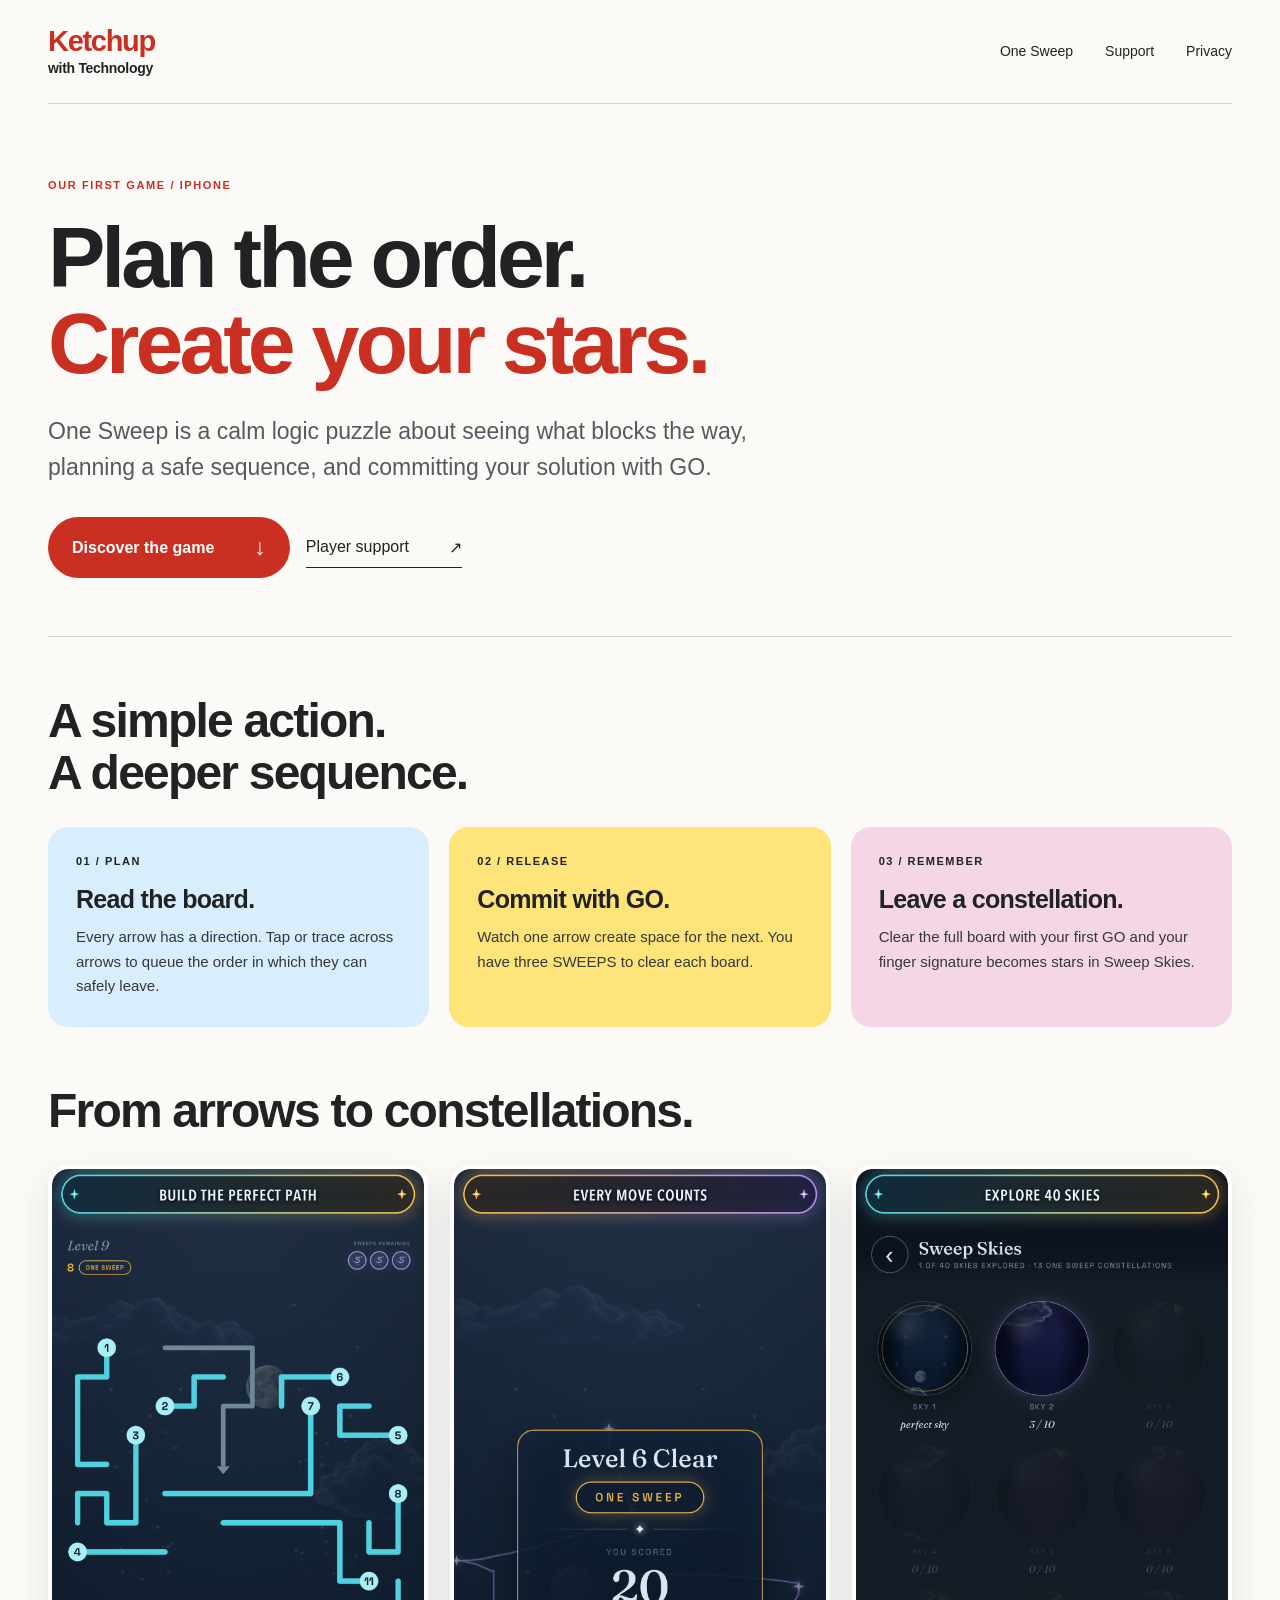
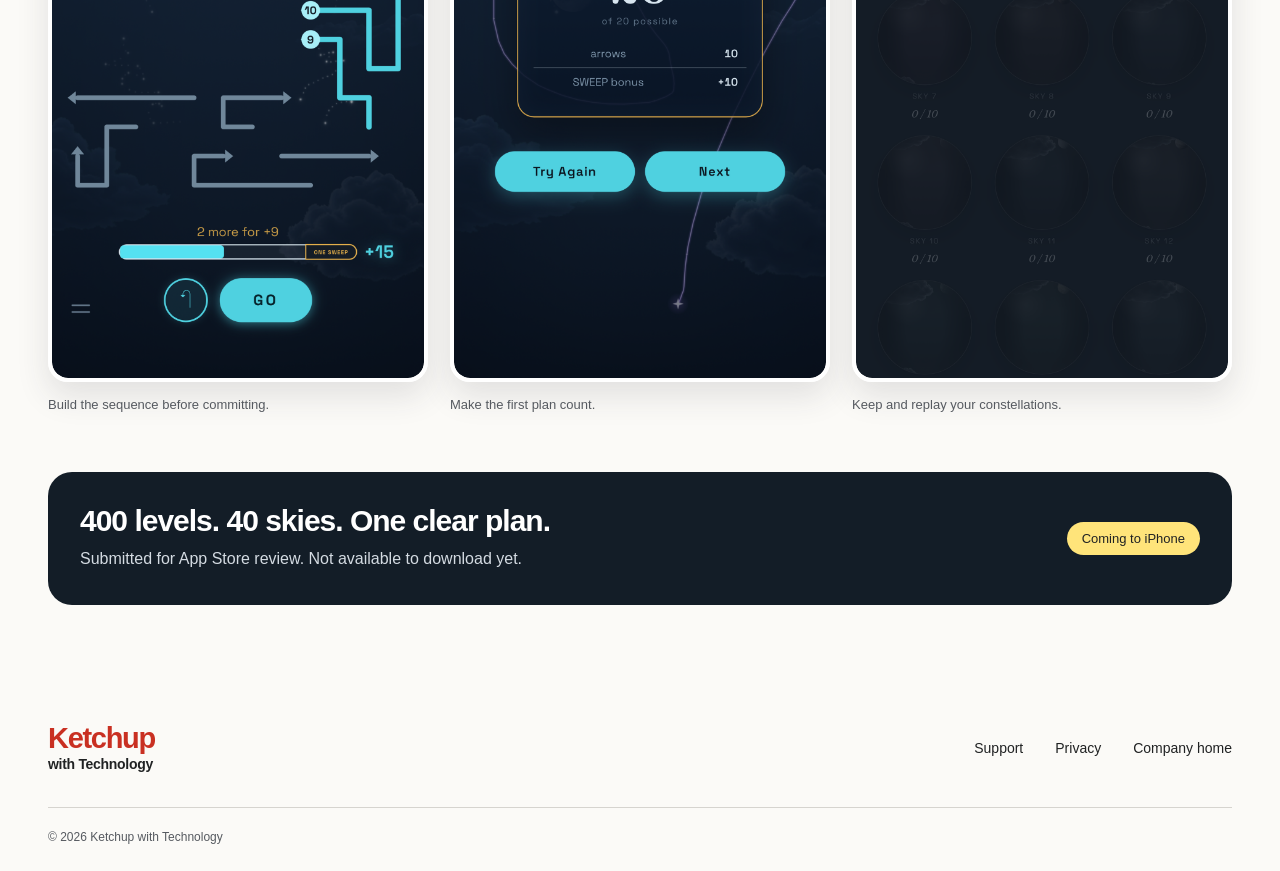
==== one-sweep/index.html @ ca440291 "Add branded One Sweep support and privacy pages" ====
<!doctype html>
<html lang="en"><head><meta charset="utf-8"><meta name="viewport" content="width=device-width, initial-scale=1"><meta name="theme-color" content="#fbfaf7"><meta name="description" content="One Sweep is a one-thumb sequencing puzzle for iPhone. Plan the order, press GO, and turn perfect clears into constellations."><title>One Sweep | Ketchup with Technology</title><link rel="canonical" href="https://ketchupwithtechnology.com/one-sweep"><link rel="stylesheet" href="../styles.css"><script src="../site.js" defer></script></head>
<body class="subpage"><a class="skip-link" href="#main">Skip to content</a>
<header class="wrap header"><a class="wordmark" href="../" aria-label="Ketchup with Technology, home">Ketchup<span>with Technology</span></a><nav aria-label="Main navigation"><a href="./" aria-current="page">One Sweep</a><a href="../support/">Support</a><a href="../privacy/">Privacy</a></nav></header>
<main id="main" class="page-main"><section class="page-hero wrap"><p class="page-kicker">OUR FIRST GAME / IPHONE</p><h1 class="page-title">Plan the order.<br><span>Create your stars.</span></h1><p class="page-lede">One Sweep is a calm logic puzzle about seeing what blocks the way, planning a safe sequence, and committing your solution with GO.</p><div class="page-actions"><a class="button" href="#how-it-works">Discover the game <span aria-hidden="true">↓</span></a><a class="text-link" href="../support/">Player support <span aria-hidden="true">↗</span></a></div></section>
<section class="page-section wrap" id="how-it-works"><h2>A simple action.<br>A deeper sequence.</h2><div class="info-grid"><article class="info-card"><span class="feature-number">01 / PLAN</span><h3>Read the board.</h3><p>Every arrow has a direction. Tap or trace across arrows to queue the order in which they can safely leave.</p></article><article class="info-card"><span class="feature-number">02 / RELEASE</span><h3>Commit with GO.</h3><p>Watch one arrow create space for the next. You have three SWEEPS to clear each board.</p></article><article class="info-card"><span class="feature-number">03 / REMEMBER</span><h3>Leave a constellation.</h3><p>Clear the full board with your first GO and your finger signature becomes stars in Sweep Skies.</p></article></div></section>
<section class="page-section wrap"><h2>From arrows to constellations.</h2><div class="product-shots"><figure><a class="shot" href="../assets/07-selecting-arrows.png" data-preview data-caption="Build a safe sequence by selecting arrows in order."><img src="../assets/07-selecting-arrows.png" alt="Selected arrows numbered in queue order on a One Sweep board." width="1206" height="2622"></a><figcaption>Build the sequence before committing.</figcaption></figure><figure><a class="shot" href="../assets/03-scorecard.png" data-preview data-caption="Clear a board with the first GO to earn ONE SWEEP."><img src="../assets/03-scorecard.png" alt="One Sweep score screen after a perfect clear." width="1206" height="2622"></a><figcaption>Make the first plan count.</figcaption></figure><figure><a class="shot" href="../assets/11-sweep-skies.png" data-preview data-caption="Your earned signatures remain in Sweep Skies."><img src="../assets/11-sweep-skies.png" alt="Sweep Skies showing earned constellation progress." width="1206" height="2622"></a><figcaption>Keep and replay your constellations.</figcaption></figure></div></section>
<section class="page-section wrap"><div class="status-panel"><div><h2>400 levels. 40 skies. One clear plan.</h2><p>Submitted for App Store review. Not available to download yet.</p></div><span class="status">Coming to iPhone</span></div></section>
</main>
<footer class="wrap footer"><a class="wordmark" href="../">Ketchup<span>with Technology</span></a><nav aria-label="Footer navigation"><a href="../support/">Support</a><a href="../privacy/">Privacy</a><a href="../">Company home</a></nav><p>© 2026 Ketchup with Technology</p></footer>
<dialog aria-labelledby="preview-caption" id="image-preview"><button type="button" class="close-preview" aria-label="Close screenshot preview">Close ×</button><img alt="" width="1206" height="2622"><p id="preview-caption"></p></dialog></body></html>
---- styles.css ----
:root{color-scheme:light;--paper:#fbfaf7;--ink:#202223;--red:#c93022;--blue:#d8eefc;--yellow:#ffe47a;--pink:#f5d6e7;--muted:#565a60;font-family:Arial,Helvetica,sans-serif;font-synthesis:none;background:var(--paper);color:var(--ink)}
*{box-sizing:border-box}body{margin:0}html{scroll-behavior:smooth;scroll-padding-top:2rem}a{color:inherit;text-decoration:none}button{font:inherit;cursor:pointer}img{display:block;width:100%;height:auto}p{line-height:1.65}a:focus-visible,button:focus-visible,[tabindex]:focus-visible{outline:3px solid #1849ba;outline-offset:6px}.wrap{width:min(1280px,calc(100% - 96px));margin:auto}.skip-link{position:fixed;top:10px;left:10px;z-index:20;background:#fff;padding:15px;transform:translateY(-160%)}.skip-link:focus{transform:none}.header{display:flex;justify-content:space-between;align-items:center;padding-block:28px;border-bottom:1px solid #d6d4cf;gap:25px}.wordmark{font-size:29px;font-weight:800;color:var(--red);letter-spacing:-1.3px;line-height:.95;display:inline-block}.wordmark span{display:block;font-size:14px;letter-spacing:-.3px;margin-top:6px;color:var(--ink)}nav{display:flex;gap:32px;font-size:14px}nav a{padding:12px 0}nav a:hover,.text-link:hover{color:var(--red)}.hero{display:grid;grid-template-columns:1fr 1fr;gap:40px;align-items:center;padding-block:60px 70px}.eyebrow{font-size:12px;font-weight:700;letter-spacing:1.5px;margin:0 0 25px}.hero h1{font-size:clamp(52px,5.6vw,78px);line-height:1.03;letter-spacing:-4px;margin:0;font-weight:750}.hero h1 span{color:var(--red)}.intro{font-size:20px;color:var(--muted);margin:28px 0}.button{display:inline-flex;gap:40px;align-items:center;justify-content:space-between;background:var(--red);color:white;padding:19px 24px;border-radius:50px;font-weight:600;font-size:16px;transition:transform .2s,background .2s}.button:hover{background:#a51d16;transform:translateY(-3px)}.button span{font-size:23px;line-height:1}.small{font-size:13px;color:var(--muted);margin-top:18px}.hero-showcase{background:var(--blue);border-radius:32px;min-width:0;padding:25px 25px 20px;overflow:hidden}.showcase-label,.showcase-foot{display:flex;justify-content:space-between;align-items:center;font-size:11px;letter-spacing:1.5px}.showcase-label span{font-size:30px}.hero-screens{height:420px;position:relative;margin-block:18px 28px}.hero-screens .shot{position:absolute;top:20px;width:39%;border:4px solid #fff;border-radius:21px;box-shadow:0 18px 25px #2d557a30;transition:translate .2s}.hero-screens .shot:hover{translate:0 -8px}.hero-screens img{border-radius:17px}.hero-left{left:0;transform:rotate(-12deg);top:30px!important}.hero-centre{left:30%;z-index:2}.hero-right{right:0;transform:rotate(12deg);top:30px!important}.showcase-foot{border-top:1px solid #94b4c7;padding-top:18px;gap:15px}.showcase-foot strong{font-size:26px;letter-spacing:-1px}.showcase-foot span{font-size:9px;letter-spacing:.8px}.colour-band{display:grid;grid-template-columns:1fr 1fr 1.3fr;font-size:13px;font-weight:700;letter-spacing:1.3px;text-align:center}.colour-band span{padding:21px 12px;background:var(--yellow)}.colour-band span:nth-child(2){background:var(--pink)}.colour-band span:nth-child(3){background:var(--blue)}.game{padding-block:85px}.game-top{display:flex;justify-content:space-between;align-items:center;gap:20px}.game-top .eyebrow{margin:0}.status{font-size:13px;border:1px solid #b3c4ae;background:#e5efdf;padding:9px 15px;border-radius:30px}.game-heading{display:grid;grid-template-columns:1fr 1fr;gap:40px;align-items:start;margin-top:38px;margin-bottom:45px}.game-heading h2{font-size:clamp(70px,8vw,110px);font-weight:600;letter-spacing:-7px;line-height:1;margin:0}.game-heading h2 span{color:var(--red)}.game-heading h3{font-size:30px;font-weight:500;letter-spacing:-1px;line-height:1.15;margin:0}.game-heading p{font-size:17px;color:var(--muted);max-width:450px;margin-bottom:0}.feature-grid{display:grid;grid-template-columns:repeat(3,1fr);gap:22px}.feature{padding:28px 28px 0;border-radius:20px;overflow:hidden}.blue{background:var(--blue)}.yellow{background:var(--yellow)}.pink{background:var(--pink)}.feature-number{font-size:11px;font-weight:700;letter-spacing:1.5px}.feature h3{font-size:26px;letter-spacing:-.9px;line-height:1.1;margin:20px 0 12px}.feature p{font-size:15px;margin:0 0 25px;min-height:75px}.feature .shot{display:block;width:82%;margin:auto;border:4px solid white;border-bottom:0;border-radius:23px 23px 0 0;box-shadow:0 15px 30px #37455430;transition:transform .25s}.feature .shot:hover{transform:translateY(-6px)}.feature .shot img{border-radius:19px 19px 0 0}.facts{display:grid;grid-template-columns:1fr 1fr 1.5fr;gap:20px;border-bottom:1px solid #d6d4cf;padding:30px 0}.facts p{margin:0;font-size:14px;color:var(--muted)}.facts strong{display:block;font-size:38px;color:var(--ink);font-weight:500;letter-spacing:-1.3px}.release-note{font-size:13px;color:var(--muted);margin:18px 0 0}.gallery-section{padding-block:75px;background:#efeef7;overflow:hidden}.gallery-heading{display:flex;justify-content:space-between;align-items:end;gap:35px;margin-bottom:35px}h2{font-weight:600}.gallery-heading h2,.about h2{font-size:clamp(35px,3.7vw,50px);line-height:1.1;letter-spacing:-2px;margin:0}.gallery-controls p{font-size:14px;color:var(--muted);margin:0 0 12px}.gallery-controls>div{display:flex;gap:10px}.gallery-controls button{border:1px solid #c2c0cd;border-radius:50%;width:46px;height:46px;background:white;font-size:22px}.gallery-controls button:hover{background:var(--yellow)}.gallery{display:flex;overflow-x:auto;gap:24px;padding:12px max(48px,calc((100vw - 1280px)/2)) 26px;scroll-snap-type:x mandatory;scrollbar-color:#8d87a5 #e0ddec;scroll-padding-left:max(48px,calc((100vw - 1280px)/2))}.gallery figure{flex:0 0 235px;margin:0;scroll-snap-align:start}.gallery .shot{display:block;border-radius:15px;overflow:hidden;box-shadow:0 8px 15px #30304018;transition:transform .2s}.gallery .shot:hover{transform:translateY(-5px)}.gallery figcaption{display:flex;gap:10px;font-size:14px;line-height:1.5;margin-top:18px}.gallery figcaption span{font-size:11px;color:#656078;padding-top:2px}.about{display:grid;grid-template-columns:.8fr 1fr;gap:100px;align-items:center;padding-block:90px}.about-art{border-radius:24px;overflow:hidden;background:var(--yellow);position:relative}.about-art img{height:430px;object-fit:cover;object-position:center 53%}.about-art>span{display:block;padding:20px;text-align:center;font-size:11px;letter-spacing:1.2px;font-weight:700}.about h2 span{color:var(--red)}.about-copy>p:not(.eyebrow){font-size:17px;color:var(--muted);max-width:510px}.about h2{margin-bottom:25px}.text-link{display:inline-flex;gap:40px;padding:10px 0;border-bottom:1px solid;margin-top:10px;font-size:16px}.next{background:var(--yellow);padding:70px 0}.next h2{font-size:clamp(44px,5vw,68px);line-height:1.05;letter-spacing:-3px;margin:0 0 30px}.next h2 span{color:var(--red)}.footer{display:grid;grid-template-columns:1fr auto;gap:35px;align-items:center;padding-block:40px 24px}.footer>p{grid-column:1/-1;border-top:1px solid #d6d4cf;padding-top:20px;margin:0;font-size:12px;color:var(--muted)}dialog{border:0;border-radius:18px;background:var(--paper);padding:65px 24px 22px;max-width:min(92vw,600px);max-height:94dvh;color:var(--ink)}dialog::backdrop{background:#161820bc;backdrop-filter:blur(6px)}dialog img{max-height:70dvh;width:auto;margin:auto;border-radius:8px}dialog p{font-size:14px;max-width:430px;margin:18px auto 0}.close-preview{position:absolute;top:12px;right:16px;background:white;color:var(--ink);border:1px solid #ccc;border-radius:30px;padding:10px 20px}body:has(dialog[open]){overflow:hidden}
@media(max-width:1100px){.wrap{width:calc(100% - 56px)}.hero{gap:25px}.hero h1{letter-spacing:-3px}.hero-screens{height:350px}.feature{padding:24px 20px 0}.feature h3{font-size:23px}.feature p{min-height:100px}.about{gap:50px}.hero-showcase{padding:20px}.showcase-foot span{font-size:8px}.gallery{padding-inline:28px;scroll-padding-left:28px}}
@media(max-width:800px){.hero{grid-template-columns:1fr;padding-block:45px;gap:30px}.hero h1{font-size:64px;letter-spacing:-3.5px}.hero-showcase{width:100%;max-width:580px;justify-self:center}.hero-screens{height:450px}.hero-copy .intro{font-size:19px}.colour-band{font-size:10px;letter-spacing:.7px}.game{padding-block:55px}.game-heading{grid-template-columns:1fr;gap:25px}.game-heading h2{font-size:82px;letter-spacing:-5px}.game-heading h3{font-size:28px}.feature-grid{gap:15px}.feature{padding:23px 15px 0}.feature h3{font-size:21px}.feature p{min-height:155px;font-size:14px}.feature .shot{width:100%;border-width:3px}.facts strong{font-size:30px}.gallery-heading{align-items:start}.about{gap:30px;grid-template-columns:1fr 1fr}.about-art img{height:380px}.about h2{font-size:36px}.about-copy>p:not(.eyebrow){font-size:16px}.footer nav{gap:20px}}
@media(max-width:560px){.wrap{width:calc(100% - 36px)}.header{flex-wrap:wrap;padding-block:23px 14px;gap:20px}.wordmark{font-size:27px}.header nav{width:100%;justify-content:space-between;gap:12px;font-size:13px}.header nav a{padding-block:10px}.hero{padding-top:36px}.eyebrow{font-size:10px;letter-spacing:1.2px;margin-bottom:20px}.hero h1{font-size:clamp(41px,10.9vw,61px);letter-spacing:-2.6px;line-height:1.07}.hero-copy .intro{font-size:17px;margin-block:22px}.button{font-size:14px;padding:16px 22px}.small{font-size:12px}.hero-showcase{border-radius:22px;padding:16px}.hero-screens{height:clamp(255px,77vw,410px);margin-block:10px 20px}.hero-screens .shot{border-width:3px;border-radius:14px}.hero-screens img{border-radius:11px}.showcase-label{font-size:9px;letter-spacing:1px}.showcase-foot strong{font-size:23px}.showcase-foot span{max-width:110px;line-height:1.5;text-align:right}.colour-band{grid-template-columns:1fr 1fr}.colour-band span{padding-block:17px}.colour-band span:last-child{grid-column:1/-1;padding-block:12px}.game-top .eyebrow{font-size:9px}.status{font-size:11px;padding:8px 11px}.game-heading{margin-top:30px;margin-bottom:28px}.game-heading h2{font-size:70px;letter-spacing:-4px}.game-heading p{font-size:16px}.feature-grid{grid-template-columns:1fr;gap:20px}.feature{padding:28px 27px 0}.feature h3{font-size:29px}.feature p{font-size:16px;min-height:0}.feature .shot{width:72%;max-width:265px;border-width:4px}.facts{grid-template-columns:1fr 1fr;gap:20px;padding-block:25px}.facts p{font-size:13px}.facts p:last-child{grid-column:1/-1}.facts strong{font-size:34px}.release-note{font-size:12px}.gallery-section{padding-block:50px}.gallery-heading{display:block;margin-bottom:22px}.gallery-heading h2{font-size:35px;letter-spacing:-1.5px}.gallery-controls{display:flex;justify-content:space-between;align-items:center;gap:15px;margin-top:25px}.gallery-controls p{font-size:12px;margin:0}.gallery-controls button{width:40px;height:40px}.gallery{padding-inline:18px;scroll-padding-left:18px;gap:20px}.gallery figure{flex-basis:225px}.about{grid-template-columns:1fr;padding-block:55px;gap:35px}.about-art{order:2;max-width:400px;width:100%;margin:auto}.about-art img{height:380px}.about h2{font-size:38px;letter-spacing:-1.5px}.next{padding-block:50px}.next h2{font-size:46px;letter-spacing:-2px}.footer{grid-template-columns:1fr;gap:27px}.footer nav{flex-direction:column;gap:0;font-size:14px;align-items:start}.footer>p{grid-column:1}.gallery:focus-visible{outline-offset:-4px}}
@media(prefers-reduced-motion:reduce){html{scroll-behavior:auto}*,*::before,*::after{transition:none!important;animation:none!important}}

.game-heading .badge-heading{margin:12px 0 0;max-width:470px;line-height:0}.badge-heading svg{display:block;width:100%;height:auto;border-radius:0}

/* Shared product, support, and policy pages. */
.subpage{min-height:100vh;background:var(--paper)}
.subpage .header .wordmark,.subpage .footer .wordmark{color:var(--red)}
.page-main{padding-bottom:80px}
.page-hero{padding-block:72px 58px;border-bottom:1px solid #d6d4cf}
.page-kicker{font-size:11px;font-weight:700;letter-spacing:1.6px;margin:0 0 20px;color:var(--red)}
.page-title{font-size:clamp(48px,7vw,86px);line-height:1;letter-spacing:-4px;margin:0;max-width:950px}
.page-title span{color:var(--red)}
.page-lede{font-size:clamp(18px,2vw,23px);color:var(--muted);max-width:760px;margin:28px 0 0;line-height:1.55}
.page-actions{display:flex;flex-wrap:wrap;gap:16px;align-items:center;margin-top:32px}
.page-actions .text-link{margin:0}
.page-section{padding-top:58px}
.page-section>h2{font-size:clamp(32px,4vw,48px);letter-spacing:-1.8px;margin:0 0 28px;line-height:1.08}
.info-grid{display:grid;grid-template-columns:repeat(3,1fr);gap:20px}
.info-card{border-radius:20px;padding:27px;background:white;border:1px solid #ddd9d1}
.info-card:nth-child(3n+1){background:var(--blue);border-color:transparent}
.info-card:nth-child(3n+2){background:var(--yellow);border-color:transparent}
.info-card:nth-child(3n+3){background:var(--pink);border-color:transparent}
.info-card .feature-number{display:block;margin-bottom:18px}
.info-card h2,.info-card h3{font-size:25px;line-height:1.12;letter-spacing:-.7px;margin:0 0 12px}
.info-card p{font-size:15px;margin:0;color:#34373b}
.product-shots{display:grid;grid-template-columns:repeat(3,1fr);gap:22px;align-items:start}
.product-shots figure{margin:0}
.product-shots .shot{display:block;overflow:hidden;border:4px solid white;border-radius:20px;box-shadow:0 14px 32px #30304020}
.product-shots .shot img{border-radius:16px}
.product-shots figcaption{font-size:13px;color:var(--muted);margin-top:13px;line-height:1.5}
.status-panel{background:#131d27;color:white;border-radius:24px;padding:32px;display:flex;justify-content:space-between;align-items:center;gap:30px}
.status-panel h2{font-size:30px;margin:0 0 8px;letter-spacing:-1px}
.status-panel p{margin:0;color:#d4dbe2}
.status-panel .status{background:var(--yellow);color:var(--ink);border:0;white-space:nowrap}
.policy-layout{display:grid;grid-template-columns:minmax(0,1fr) 260px;gap:64px;align-items:start}
.policy-content{max-width:820px}
.policy-section{padding:28px 0;border-bottom:1px solid #d6d4cf}
.policy-section:first-child{padding-top:0}
.policy-section h2{font-size:25px;letter-spacing:-.7px;margin:0 0 10px}
.policy-section p,.policy-section li{font-size:16px;color:var(--muted)}
.policy-section p{margin:0}
.policy-section p+p{margin-top:12px}
.policy-section ul{padding-left:20px;margin:12px 0 0}
.policy-nav{position:sticky;top:24px;background:var(--blue);border-radius:18px;padding:22px}
.policy-nav strong{display:block;font-size:13px;letter-spacing:.8px;margin-bottom:12px}
.policy-nav a{display:block;padding:9px 0;border-top:1px solid #abc7d9;font-size:14px}
.contact-card{background:var(--yellow);border-radius:22px;padding:30px;margin-top:30px}
.contact-card h2{font-size:28px;letter-spacing:-1px;margin:0 0 10px}
.contact-card p{margin:0;color:#3f4042}
.contact-card .text-link{font-weight:700;margin-top:18px}
.back-link{display:inline-flex;align-items:center;gap:8px;font-size:13px;margin-top:24px;color:var(--muted)}
.back-link:hover{color:var(--red)}
@media(max-width:800px){.info-grid{grid-template-columns:1fr}.product-shots{grid-template-columns:repeat(3,1fr)}.policy-layout{grid-template-columns:1fr;gap:35px}.policy-nav{position:static;order:-1}.status-panel{align-items:flex-start}}
@media(max-width:560px){.page-main{padding-bottom:55px}.page-hero{padding-block:45px 38px}.page-title{font-size:46px;letter-spacing:-2.4px}.page-lede{font-size:17px}.page-section{padding-top:42px}.product-shots{grid-template-columns:1fr;gap:28px}.product-shots figure{max-width:300px}.status-panel{display:block;padding:25px}.status-panel .status{display:inline-block;margin-top:18px}.policy-section h2{font-size:22px}}
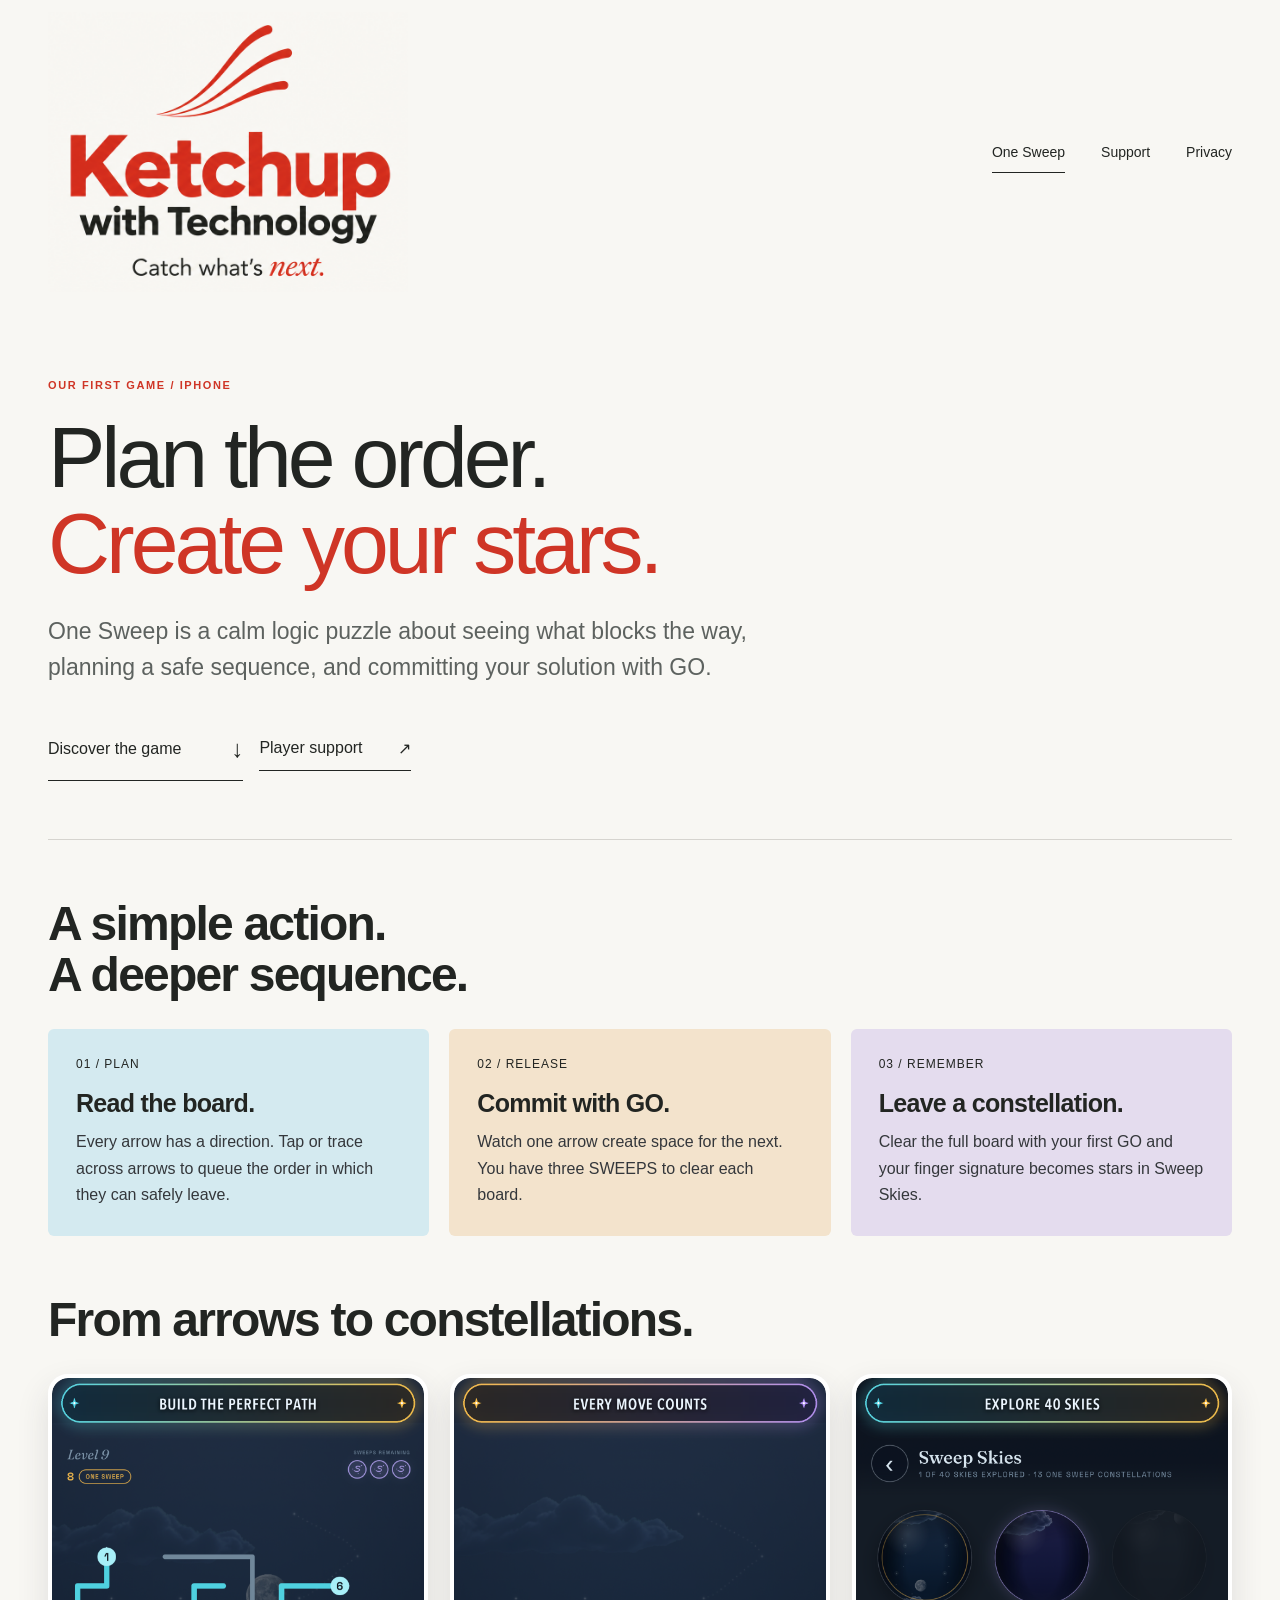
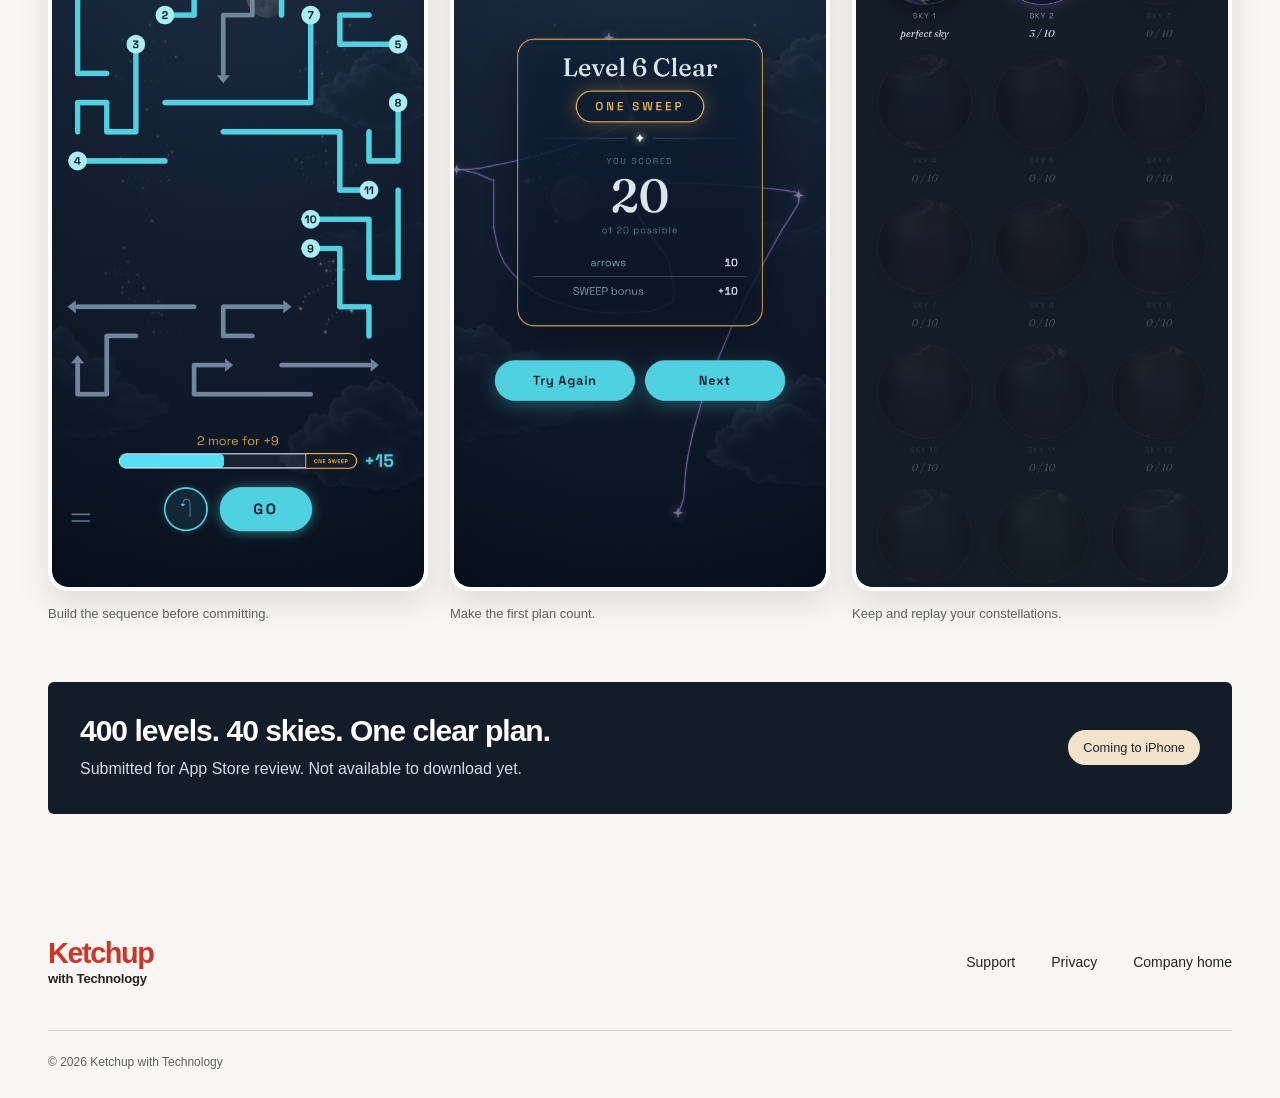
==== commit cb86a8f8: "Feature supplied Ketchup logo and rebalance slogan prominence" ====
--- a/one-sweep/index.html
+++ b/one-sweep/index.html
@@ -1,7 +1,7 @@
 <!doctype html>
 <html lang="en"><head><meta charset="utf-8"><meta name="viewport" content="width=device-width, initial-scale=1"><meta name="theme-color" content="#fbfaf7"><meta name="description" content="One Sweep is a one-thumb sequencing puzzle for iPhone. Plan the order, press GO, and turn perfect clears into constellations."><title>One Sweep | Ketchup with Technology</title><link rel="canonical" href="https://ketchupwithtechnology.com/one-sweep"><link rel="stylesheet" href="../styles.css"><script src="../site.js" defer></script></head>
 <body class="subpage"><a class="skip-link" href="#main">Skip to content</a>
-<header class="wrap header"><a class="wordmark" href="../" aria-label="Ketchup with Technology, home">Ketchup<span>with Technology</span></a><nav aria-label="Main navigation"><a href="./" aria-current="page">One Sweep</a><a href="../support/">Support</a><a href="../privacy/">Privacy</a></nav></header>
+<header class="wrap header"><a class="wordmark brand-image" href="../" aria-label="Ketchup with Technology, home"><svg role="img" aria-label="Ketchup with Technology. Catch what’s next." viewBox="350 150 835 650"><image href="../assets/ketchup-brand-header.png" width="1536" height="1024"/></svg></a><nav aria-label="Main navigation"><a href="./" aria-current="page">One Sweep</a><a href="../support/">Support</a><a href="../privacy/">Privacy</a></nav></header>
 <main id="main" class="page-main"><section class="page-hero wrap"><p class="page-kicker">OUR FIRST GAME / IPHONE</p><h1 class="page-title">Plan the order.<br><span>Create your stars.</span></h1><p class="page-lede">One Sweep is a calm logic puzzle about seeing what blocks the way, planning a safe sequence, and committing your solution with GO.</p><div class="page-actions"><a class="button" href="#how-it-works">Discover the game <span aria-hidden="true">↓</span></a><a class="text-link" href="../support/">Player support <span aria-hidden="true">↗</span></a></div></section>
 <section class="page-section wrap" id="how-it-works"><h2>A simple action.<br>A deeper sequence.</h2><div class="info-grid"><article class="info-card"><span class="feature-number">01 / PLAN</span><h3>Read the board.</h3><p>Every arrow has a direction. Tap or trace across arrows to queue the order in which they can safely leave.</p></article><article class="info-card"><span class="feature-number">02 / RELEASE</span><h3>Commit with GO.</h3><p>Watch one arrow create space for the next. You have three SWEEPS to clear each board.</p></article><article class="info-card"><span class="feature-number">03 / REMEMBER</span><h3>Leave a constellation.</h3><p>Clear the full board with your first GO and your finger signature becomes stars in Sweep Skies.</p></article></div></section>
 <section class="page-section wrap"><h2>From arrows to constellations.</h2><div class="product-shots"><figure><a class="shot" href="../assets/07-selecting-arrows.png" data-preview data-caption="Build a safe sequence by selecting arrows in order."><img src="../assets/07-selecting-arrows.png" alt="Selected arrows numbered in queue order on a One Sweep board." width="1206" height="2622"></a><figcaption>Build the sequence before committing.</figcaption></figure><figure><a class="shot" href="../assets/03-scorecard.png" data-preview data-caption="Clear a board with the first GO to earn ONE SWEEP."><img src="../assets/03-scorecard.png" alt="One Sweep score screen after a perfect clear." width="1206" height="2622"></a><figcaption>Make the first plan count.</figcaption></figure><figure><a class="shot" href="../assets/11-sweep-skies.png" data-preview data-caption="Your earned signatures remain in Sweep Skies."><img src="../assets/11-sweep-skies.png" alt="Sweep Skies showing earned constellation progress." width="1206" height="2622"></a><figcaption>Keep and replay your constellations.</figcaption></figure></div></section>
--- a/styles.css
+++ b/styles.css
@@ -1,13 +1,16 @@
-:root{color-scheme:light;--paper:#fbfaf7;--ink:#202223;--red:#c93022;--blue:#d8eefc;--yellow:#ffe47a;--pink:#f5d6e7;--muted:#565a60;font-family:Arial,Helvetica,sans-serif;font-synthesis:none;background:var(--paper);color:var(--ink)}
-*{box-sizing:border-box}body{margin:0}html{scroll-behavior:smooth;scroll-padding-top:2rem}a{color:inherit;text-decoration:none}button{font:inherit;cursor:pointer}img{display:block;width:100%;height:auto}p{line-height:1.65}a:focus-visible,button:focus-visible,[tabindex]:focus-visible{outline:3px solid #1849ba;outline-offset:6px}.wrap{width:min(1280px,calc(100% - 96px));margin:auto}.skip-link{position:fixed;top:10px;left:10px;z-index:20;background:#fff;padding:15px;transform:translateY(-160%)}.skip-link:focus{transform:none}.header{display:flex;justify-content:space-between;align-items:center;padding-block:28px;border-bottom:1px solid #d6d4cf;gap:25px}.wordmark{font-size:29px;font-weight:800;color:var(--red);letter-spacing:-1.3px;line-height:.95;display:inline-block}.wordmark span{display:block;font-size:14px;letter-spacing:-.3px;margin-top:6px;color:var(--ink)}nav{display:flex;gap:32px;font-size:14px}nav a{padding:12px 0}nav a:hover,.text-link:hover{color:var(--red)}.hero{display:grid;grid-template-columns:1fr 1fr;gap:40px;align-items:center;padding-block:60px 70px}.eyebrow{font-size:12px;font-weight:700;letter-spacing:1.5px;margin:0 0 25px}.hero h1{font-size:clamp(52px,5.6vw,78px);line-height:1.03;letter-spacing:-4px;margin:0;font-weight:750}.hero h1 span{color:var(--red)}.intro{font-size:20px;color:var(--muted);margin:28px 0}.button{display:inline-flex;gap:40px;align-items:center;justify-content:space-between;background:var(--red);color:white;padding:19px 24px;border-radius:50px;font-weight:600;font-size:16px;transition:transform .2s,background .2s}.button:hover{background:#a51d16;transform:translateY(-3px)}.button span{font-size:23px;line-height:1}.small{font-size:13px;color:var(--muted);margin-top:18px}.hero-showcase{background:var(--blue);border-radius:32px;min-width:0;padding:25px 25px 20px;overflow:hidden}.showcase-label,.showcase-foot{display:flex;justify-content:space-between;align-items:center;font-size:11px;letter-spacing:1.5px}.showcase-label span{font-size:30px}.hero-screens{height:420px;position:relative;margin-block:18px 28px}.hero-screens .shot{position:absolute;top:20px;width:39%;border:4px solid #fff;border-radius:21px;box-shadow:0 18px 25px #2d557a30;transition:translate .2s}.hero-screens .shot:hover{translate:0 -8px}.hero-screens img{border-radius:17px}.hero-left{left:0;transform:rotate(-12deg);top:30px!important}.hero-centre{left:30%;z-index:2}.hero-right{right:0;transform:rotate(12deg);top:30px!important}.showcase-foot{border-top:1px solid #94b4c7;padding-top:18px;gap:15px}.showcase-foot strong{font-size:26px;letter-spacing:-1px}.showcase-foot span{font-size:9px;letter-spacing:.8px}.colour-band{display:grid;grid-template-columns:1fr 1fr 1.3fr;font-size:13px;font-weight:700;letter-spacing:1.3px;text-align:center}.colour-band span{padding:21px 12px;background:var(--yellow)}.colour-band span:nth-child(2){background:var(--pink)}.colour-band span:nth-child(3){background:var(--blue)}.game{padding-block:85px}.game-top{display:flex;justify-content:space-between;align-items:center;gap:20px}.game-top .eyebrow{margin:0}.status{font-size:13px;border:1px solid #b3c4ae;background:#e5efdf;padding:9px 15px;border-radius:30px}.game-heading{display:grid;grid-template-columns:1fr 1fr;gap:40px;align-items:start;margin-top:38px;margin-bottom:45px}.game-heading h2{font-size:clamp(70px,8vw,110px);font-weight:600;letter-spacing:-7px;line-height:1;margin:0}.game-heading h2 span{color:var(--red)}.game-heading h3{font-size:30px;font-weight:500;letter-spacing:-1px;line-height:1.15;margin:0}.game-heading p{font-size:17px;color:var(--muted);max-width:450px;margin-bottom:0}.feature-grid{display:grid;grid-template-columns:repeat(3,1fr);gap:22px}.feature{padding:28px 28px 0;border-radius:20px;overflow:hidden}.blue{background:var(--blue)}.yellow{background:var(--yellow)}.pink{background:var(--pink)}.feature-number{font-size:11px;font-weight:700;letter-spacing:1.5px}.feature h3{font-size:26px;letter-spacing:-.9px;line-height:1.1;margin:20px 0 12px}.feature p{font-size:15px;margin:0 0 25px;min-height:75px}.feature .shot{display:block;width:82%;margin:auto;border:4px solid white;border-bottom:0;border-radius:23px 23px 0 0;box-shadow:0 15px 30px #37455430;transition:transform .25s}.feature .shot:hover{transform:translateY(-6px)}.feature .shot img{border-radius:19px 19px 0 0}.facts{display:grid;grid-template-columns:1fr 1fr 1.5fr;gap:20px;border-bottom:1px solid #d6d4cf;padding:30px 0}.facts p{margin:0;font-size:14px;color:var(--muted)}.facts strong{display:block;font-size:38px;color:var(--ink);font-weight:500;letter-spacing:-1.3px}.release-note{font-size:13px;color:var(--muted);margin:18px 0 0}.gallery-section{padding-block:75px;background:#efeef7;overflow:hidden}.gallery-heading{display:flex;justify-content:space-between;align-items:end;gap:35px;margin-bottom:35px}h2{font-weight:600}.gallery-heading h2,.about h2{font-size:clamp(35px,3.7vw,50px);line-height:1.1;letter-spacing:-2px;margin:0}.gallery-controls p{font-size:14px;color:var(--muted);margin:0 0 12px}.gallery-controls>div{display:flex;gap:10px}.gallery-controls button{border:1px solid #c2c0cd;border-radius:50%;width:46px;height:46px;background:white;font-size:22px}.gallery-controls button:hover{background:var(--yellow)}.gallery{display:flex;overflow-x:auto;gap:24px;padding:12px max(48px,calc((100vw - 1280px)/2)) 26px;scroll-snap-type:x mandatory;scrollbar-color:#8d87a5 #e0ddec;scroll-padding-left:max(48px,calc((100vw - 1280px)/2))}.gallery figure{flex:0 0 235px;margin:0;scroll-snap-align:start}.gallery .shot{display:block;border-radius:15px;overflow:hidden;box-shadow:0 8px 15px #30304018;transition:transform .2s}.gallery .shot:hover{transform:translateY(-5px)}.gallery figcaption{display:flex;gap:10px;font-size:14px;line-height:1.5;margin-top:18px}.gallery figcaption span{font-size:11px;color:#656078;padding-top:2px}.about{display:grid;grid-template-columns:.8fr 1fr;gap:100px;align-items:center;padding-block:90px}.about-art{border-radius:24px;overflow:hidden;background:var(--yellow);position:relative}.about-art img{height:430px;object-fit:cover;object-position:center 53%}.about-art>span{display:block;padding:20px;text-align:center;font-size:11px;letter-spacing:1.2px;font-weight:700}.about h2 span{color:var(--red)}.about-copy>p:not(.eyebrow){font-size:17px;color:var(--muted);max-width:510px}.about h2{margin-bottom:25px}.text-link{display:inline-flex;gap:40px;padding:10px 0;border-bottom:1px solid;margin-top:10px;font-size:16px}.next{background:var(--yellow);padding:70px 0}.next h2{font-size:clamp(44px,5vw,68px);line-height:1.05;letter-spacing:-3px;margin:0 0 30px}.next h2 span{color:var(--red)}.footer{display:grid;grid-template-columns:1fr auto;gap:35px;align-items:center;padding-block:40px 24px}.footer>p{grid-column:1/-1;border-top:1px solid #d6d4cf;padding-top:20px;margin:0;font-size:12px;color:var(--muted)}dialog{border:0;border-radius:18px;background:var(--paper);padding:65px 24px 22px;max-width:min(92vw,600px);max-height:94dvh;color:var(--ink)}dialog::backdrop{background:#161820bc;backdrop-filter:blur(6px)}dialog img{max-height:70dvh;width:auto;margin:auto;border-radius:8px}dialog p{font-size:14px;max-width:430px;margin:18px auto 0}.close-preview{position:absolute;top:12px;right:16px;background:white;color:var(--ink);border:1px solid #ccc;border-radius:30px;padding:10px 20px}body:has(dialog[open]){overflow:hidden}
-@media(max-width:1100px){.wrap{width:calc(100% - 56px)}.hero{gap:25px}.hero h1{letter-spacing:-3px}.hero-screens{height:350px}.feature{padding:24px 20px 0}.feature h3{font-size:23px}.feature p{min-height:100px}.about{gap:50px}.hero-showcase{padding:20px}.showcase-foot span{font-size:8px}.gallery{padding-inline:28px;scroll-padding-left:28px}}
-@media(max-width:800px){.hero{grid-template-columns:1fr;padding-block:45px;gap:30px}.hero h1{font-size:64px;letter-spacing:-3.5px}.hero-showcase{width:100%;max-width:580px;justify-self:center}.hero-screens{height:450px}.hero-copy .intro{font-size:19px}.colour-band{font-size:10px;letter-spacing:.7px}.game{padding-block:55px}.game-heading{grid-template-columns:1fr;gap:25px}.game-heading h2{font-size:82px;letter-spacing:-5px}.game-heading h3{font-size:28px}.feature-grid{gap:15px}.feature{padding:23px 15px 0}.feature h3{font-size:21px}.feature p{min-height:155px;font-size:14px}.feature .shot{width:100%;border-width:3px}.facts strong{font-size:30px}.gallery-heading{align-items:start}.about{gap:30px;grid-template-columns:1fr 1fr}.about-art img{height:380px}.about h2{font-size:36px}.about-copy>p:not(.eyebrow){font-size:16px}.footer nav{gap:20px}}
-@media(max-width:560px){.wrap{width:calc(100% - 36px)}.header{flex-wrap:wrap;padding-block:23px 14px;gap:20px}.wordmark{font-size:27px}.header nav{width:100%;justify-content:space-between;gap:12px;font-size:13px}.header nav a{padding-block:10px}.hero{padding-top:36px}.eyebrow{font-size:10px;letter-spacing:1.2px;margin-bottom:20px}.hero h1{font-size:clamp(41px,10.9vw,61px);letter-spacing:-2.6px;line-height:1.07}.hero-copy .intro{font-size:17px;margin-block:22px}.button{font-size:14px;padding:16px 22px}.small{font-size:12px}.hero-showcase{border-radius:22px;padding:16px}.hero-screens{height:clamp(255px,77vw,410px);margin-block:10px 20px}.hero-screens .shot{border-width:3px;border-radius:14px}.hero-screens img{border-radius:11px}.showcase-label{font-size:9px;letter-spacing:1px}.showcase-foot strong{font-size:23px}.showcase-foot span{max-width:110px;line-height:1.5;text-align:right}.colour-band{grid-template-columns:1fr 1fr}.colour-band span{padding-block:17px}.colour-band span:last-child{grid-column:1/-1;padding-block:12px}.game-top .eyebrow{font-size:9px}.status{font-size:11px;padding:8px 11px}.game-heading{margin-top:30px;margin-bottom:28px}.game-heading h2{font-size:70px;letter-spacing:-4px}.game-heading p{font-size:16px}.feature-grid{grid-template-columns:1fr;gap:20px}.feature{padding:28px 27px 0}.feature h3{font-size:29px}.feature p{font-size:16px;min-height:0}.feature .shot{width:72%;max-width:265px;border-width:4px}.facts{grid-template-columns:1fr 1fr;gap:20px;padding-block:25px}.facts p{font-size:13px}.facts p:last-child{grid-column:1/-1}.facts strong{font-size:34px}.release-note{font-size:12px}.gallery-section{padding-block:50px}.gallery-heading{display:block;margin-bottom:22px}.gallery-heading h2{font-size:35px;letter-spacing:-1.5px}.gallery-controls{display:flex;justify-content:space-between;align-items:center;gap:15px;margin-top:25px}.gallery-controls p{font-size:12px;margin:0}.gallery-controls button{width:40px;height:40px}.gallery{padding-inline:18px;scroll-padding-left:18px;gap:20px}.gallery figure{flex-basis:225px}.about{grid-template-columns:1fr;padding-block:55px;gap:35px}.about-art{order:2;max-width:400px;width:100%;margin:auto}.about-art img{height:380px}.about h2{font-size:38px;letter-spacing:-1.5px}.next{padding-block:50px}.next h2{font-size:46px;letter-spacing:-2px}.footer{grid-template-columns:1fr;gap:27px}.footer nav{flex-direction:column;gap:0;font-size:14px;align-items:start}.footer>p{grid-column:1}.gallery:focus-visible{outline-offset:-4px}}
-@media(prefers-reduced-motion:reduce){html{scroll-behavior:auto}*,*::before,*::after{transition:none!important;animation:none!important}}
+:root{color-scheme:light;--paper:#f8f7f3;--ink:#222522;--muted:#5d625f;--red:#cf3526;--line:#d5d8d0;font-family:Inter,"Helvetica Neue",Arial,sans-serif;background:var(--paper);color:var(--ink);font-synthesis:none}*{box-sizing:border-box}body{margin:0}html{scroll-behavior:smooth;scroll-padding-top:2rem}a{color:inherit;text-decoration:none}button{font:inherit;cursor:pointer}img{display:block;width:100%;height:auto}p{line-height:1.65}a:focus-visible,button:focus-visible,[tabindex]:focus-visible{outline:3px solid #155ecc;outline-offset:6px}.wrap{width:min(1320px,calc(100% - 96px));margin:auto}.skip-link{position:fixed;top:12px;left:12px;z-index:20;background:white;padding:15px;transform:translateY(-160%)}.skip-link:focus{transform:none}.header{display:flex;justify-content:space-between;align-items:center;padding-block:30px;gap:30px}.wordmark{font-size:1.8rem;font-weight:800;color:var(--red);letter-spacing:-1.4px;line-height:1;display:inline-block}.wordmark span{display:block;font-size:.82rem;font-weight:600;letter-spacing:-.25px;margin-top:4px;color:var(--ink)}nav{display:flex;gap:36px;font-size:.875rem}nav a{padding:12px 0}nav a:hover{color:var(--red)}.header nav a:first-child{border-bottom:1px solid var(--ink)}.header nav span{margin-left:12px}.hero{padding-top:35px;overflow:hidden}.hero-top{display:flex;justify-content:space-between;align-items:start;gap:30px}.hero-top>p{font-size:.875rem;margin:0;line-height:1.5;color:var(--muted)}.hero-kicker,.eyebrow{font-size:.75rem;letter-spacing:1.5px;font-weight:600;line-height:1.5}.signal-dot{display:inline-block;background:var(--red);width:7px;height:7px;border-radius:50%;margin-right:12px}.hero-title{position:relative;padding-block:30px 60px}.hero h1{font-size:clamp(5rem,11.8vw,11.4rem);line-height:.88;letter-spacing:-.075em;font-weight:600;margin:0;position:relative;z-index:1}.hero h1>span{display:block}.hero h1 .next-line{padding-left:17%}.hero h1 em{font-family:Georgia,serif;font-weight:400;color:var(--red);letter-spacing:-.065em}.hero-description{position:absolute;right:0;top:20px;display:flex;align-items:center;gap:25px}.hero-description p{font-size:.95rem;color:var(--muted);line-height:1.55}.round-link{display:grid;place-items:center;width:60px;height:60px;border:1px solid var(--line);border-radius:50%;font-size:32px;transition:transform .25s,background .25s}.round-link:hover{background:var(--red);color:white;transform:rotate(10deg)}.cinema{width:calc(100% - 40px);margin:auto;height:690px;background:#badddf;position:relative;overflow:hidden;border-radius:5px;isolation:isolate}.cinema-light{position:absolute;inset:-10%;background:radial-gradient(ellipse at 15% 15%,#e2eaba 0,transparent 45%),radial-gradient(ellipse at 80% 60%,#fc9362 0,transparent 45%),radial-gradient(ellipse at 45% 90%,#60bed4 0,transparent 50%),#c4e0e0;animation:light-drift 16s ease-in-out infinite alternate;z-index:-1}.cinema-caption,.cinema-bottom{position:absolute;z-index:5;left:35px;right:35px;display:flex;justify-content:space-between;align-items:center;gap:20px}.cinema-caption{top:30px;font-size:.75rem;font-weight:600;letter-spacing:1.5px}.cinema-bottom{bottom:25px;font-size:.875rem}.cinema-bottom a{padding:12px 0}.cinema-bottom a span{margin-left:25px}.motion-toggle{border:1px solid #56767380;background:#ffffff6e;backdrop-filter:blur(10px);border-radius:30px;padding:11px 18px;font-size:.75rem;color:#203f43}.motion-toggle span{margin-left:10px}.cinema-screens{position:relative;width:min(900px,88%);height:100%;margin:auto;perspective:1400px;transform:translate3d(var(--scene-x,0px),var(--scene-y,0px),0);transition:transform 1s cubic-bezier(.2,.8,.2,1)}.cinema-screens .shot{position:absolute;width:260px;top:90px;border:6px solid #17242b;border-radius:32px;box-shadow:0 3px 0 #f6ffffb0 inset,0 45px 55px #1e4a5945;overflow:hidden;transition:filter .3s}.cinema-screens .shot:hover{filter:brightness(1.1)}.cinema-middle{left:calc(50% - 130px);z-index:3;transform:rotate(-7deg) translateY(-14px);animation:middle-float 7s ease-in-out infinite}.cinema-left{left:7%;transform:rotate(-19deg) rotateY(15deg) scale(.87);animation:left-float 8s ease-in-out infinite}.cinema-right{right:7%;transform:rotate(19deg) rotateY(-15deg) scale(.87);animation:right-float 9s ease-in-out infinite}.hero-foot{display:flex;justify-content:space-between;gap:25px;padding-block:24px 0;font-size:.75rem;color:var(--muted)}.hero-foot span:last-child{letter-spacing:1.3px}.game{padding-block:120px 100px}.game-top{display:flex;justify-content:space-between;align-items:center;gap:20px}.eyebrow{margin:0 0 25px}.game-top .eyebrow{margin:0}.status{font-size:.8rem;border:1px solid #bbc6b6;border-radius:30px;padding:10px 15px;white-space:nowrap}.game-heading{display:grid;grid-template-columns:1fr 1fr;align-items:center;gap:10%;padding-block:45px 65px}.badge-heading{margin:0;max-width:450px;line-height:0}.badge-heading svg{width:100%;height:auto;display:block}.game-lead{font-size:clamp(2.4rem,4vw,3.6rem);letter-spacing:-.055em;line-height:1.06;margin:0 0 22px}.game-lead span{color:var(--red)}.game-heading>div>p:last-child{font-size:1.05rem;color:var(--muted);max-width:430px;margin:0}.story-scenes{display:grid;gap:26px}.story-scene{display:grid;grid-template-columns:1fr 1fr;gap:30px;align-items:center;min-height:650px;padding:55px 65px;overflow:hidden;position:relative;border-radius:6px}.story-scene.blue{background:linear-gradient(130deg,#d4eaf0,#accfd1)}.story-scene.peach{background:linear-gradient(125deg,#f3e3cc,#f9b78b)}.story-scene.lilac{background:linear-gradient(120deg,#e4dcee,#c7c1e7)}.scene-copy{position:relative;z-index:1;max-width:470px}.scene-copy h3{font-size:clamp(2.3rem,3.6vw,3.3rem);font-weight:500;line-height:1.08;letter-spacing:-.055em;margin:35px 0 25px}.scene-copy h3 span{opacity:.65}.scene-copy>p:last-child{font-size:1.05rem;max-width:375px;color:#394a4f;margin:0}.scene-image{position:relative;display:grid;place-items:center;min-width:0}.scene-image .shot{display:block;width:240px;position:relative;z-index:1;border:5px solid #17242b;border-radius:28px;overflow:hidden;box-shadow:22px 28px 50px #273e5338;transform:rotate(8deg);transition:transform .7s}.scene-image .shot:hover{transform:rotate(0) translateY(-8px)}.peach .scene-image .shot{transform:rotate(-8deg)}.scene-index{position:absolute;font-size:clamp(180px,22vw,300px);font-weight:700;letter-spacing:-.09em;color:#ffffff50;bottom:-50px;right:-35px;line-height:1;user-select:none}.facts{display:grid;grid-template-columns:1fr 1fr 1.5fr;gap:35px;padding:50px 0 30px;border-bottom:1px solid var(--line)}.facts p{font-size:.875rem;color:var(--muted);margin:0}.facts strong{display:block;font-size:clamp(2rem,4vw,3.5rem);font-weight:400;letter-spacing:-.05em;color:var(--ink);line-height:1.25;margin-bottom:9px}.release-note{font-size:.8rem;color:var(--muted);margin:18px 0 0}.gallery-section{padding-block:90px;background:#17232e;color:#f2f3ed;overflow:hidden}.gallery-heading{display:flex;justify-content:space-between;align-items:end;gap:45px;margin-bottom:45px}.gallery-heading h2,.about h2{font-size:clamp(2.5rem,4.4vw,4rem);line-height:1.05;letter-spacing:-.055em;font-weight:500;margin:0}.gallery-heading h2 span{color:#a6bfd0}.gallery-controls>p{font-size:.875rem;color:#b5c2cd}.gallery-controls>div{display:flex;gap:12px}.gallery-controls button{width:48px;height:48px;border:1px solid #617482;background:transparent;color:white;border-radius:50%;font-size:24px}.gallery-controls button:hover{background:#d5e8ee;color:#17232e}.gallery{display:flex;overflow-x:auto;gap:28px;padding:15px max(48px,calc((100vw - 1320px)/2)) 30px;scroll-snap-type:x mandatory;scroll-padding-left:max(48px,calc((100vw - 1320px)/2));scrollbar-color:#809cae #283a47}.gallery figure{flex:0 0 250px;margin:0;scroll-snap-align:start}.gallery .shot{display:block;border-radius:17px;overflow:hidden;border:1px solid #617482;transition:transform .3s}.gallery .shot:hover{transform:translateY(-8px)}.gallery figcaption{display:flex;gap:12px;margin-top:22px;font-size:.875rem;line-height:1.5}.gallery figcaption span{font-size:.75rem;color:#9fb4c5}.about{display:grid;grid-template-columns:.9fr 1fr;gap:10%;align-items:center;padding-block:120px}.about-art{position:relative;overflow:hidden;border-radius:6px}.about-art img{height:510px;object-fit:cover;object-position:center 54%}.about-art>span{display:block;padding:20px 0;font-size:.75rem;letter-spacing:1.4px;border-bottom:1px solid var(--line)}.about-copy .eyebrow{color:var(--red)}.about h2 span{color:#6b7777}.about-copy>p:not(.eyebrow){font-size:1.05rem;color:var(--muted);max-width:500px}.text-link{display:inline-flex;gap:35px;padding:12px 0;border-bottom:1px solid;margin-top:15px;font-size:1rem}.text-link:hover{color:var(--red)}.next{background:#d9ecda;padding:80px 0 90px;position:relative;overflow:hidden}.next h2{font-size:clamp(4rem,9.5vw,9rem);line-height:.95;letter-spacing:-.065em;font-weight:500;margin:35px 0}.next h2 span{color:var(--red)}.button{display:inline-flex;align-items:center;gap:50px;border-bottom:1px solid;padding:17px 0;font-size:1rem}.button:hover{color:var(--red)}.button span{font-size:24px}.footer{display:grid;grid-template-columns:1fr auto;align-items:center;gap:45px;padding-block:45px 25px}.footer>p{grid-column:1/-1;border-top:1px solid var(--line);padding-top:22px;margin:0;font-size:.75rem;color:var(--muted)}dialog{border:1px solid #687883;border-radius:16px;background:#17232e;color:#f5f5f0;padding:64px 24px 22px;max-width:min(92vw,600px);max-height:94dvh}dialog::backdrop{background:#06131be8;backdrop-filter:blur(8px)}dialog img{max-height:70dvh;width:auto;margin:auto;border-radius:7px}dialog p{font-size:.875rem;max-width:430px;margin:18px auto 0}.close-preview{position:absolute;right:15px;top:12px;background:transparent;border:1px solid #718594;border-radius:30px;color:white;padding:10px 20px}body:has(dialog[open]){overflow:hidden}.motion-paused .cinema *{animation-play-state:paused!important}.motion-paused .cinema-screens{transform:none}.reveal-ready{transition:opacity .7s ease,translate .7s ease}.reveal-ready:not(.in-view){opacity:0;translate:0 24px}
+@keyframes middle-float{50%{transform:rotate(-4deg) translateY(-26px)}}@keyframes left-float{50%{transform:rotate(-16deg) rotateY(15deg) scale(.87) translateY(16px)}}@keyframes right-float{50%{transform:rotate(16deg) rotateY(-15deg) scale(.87) translateY(-12px)}}@keyframes light-drift{to{transform:translate3d(3%,2%,0) scale(1.1)}}
+@media(min-width:1600px){.cinema{height:760px}.cinema-screens .shot{width:290px;top:100px}.cinema-middle{left:calc(50% - 145px)}}
+@media(max-width:1050px){.wrap{width:calc(100% - 56px)}.hero-description p{display:none}.hero-title{padding-bottom:40px}.hero-description{top:0}.hero h1{font-size:12vw}.hero h1 .next-line{padding-left:8%}.cinema{height:610px}.cinema-screens .shot{width:230px;top:85px}.cinema-middle{left:calc(50% - 115px)}.cinema-left{left:3%}.cinema-right{right:3%}.story-scene{padding:40px;min-height:580px}.scene-image .shot{width:210px}.scene-copy h3{font-size:2.7rem}.gallery{padding-inline:28px;scroll-padding-left:28px}.about{gap:6%}.about-art img{height:440px}}
+@media(max-width:740px){.header{flex-wrap:wrap;gap:22px}.header nav{gap:24px;font-size:.8rem}.hero-top>p{font-size:.75rem}.hero-description{display:none}.hero-title{padding-block:28px 40px}.hero h1{font-size:14vw;letter-spacing:-.075em}.hero h1 .next-line{padding-left:0}.hero h1 em{display:inline}.cinema{height:550px;width:calc(100% - 24px)}.cinema-caption{left:22px;right:22px;font-size:.65rem;letter-spacing:1px}.cinema-caption span:last-child{display:none}.cinema-screens{width:100%}.cinema-screens .shot{width:205px;top:95px;border-width:4px;border-radius:26px}.cinema-middle{left:calc(50% - 102.5px)}.cinema-left{left:calc(50% - 260px);transform:rotate(-19deg) scale(.8)}.cinema-right{right:calc(50% - 260px);transform:rotate(19deg) scale(.8)}.cinema-bottom{left:22px;right:22px;bottom:18px;font-size:.75rem}.hero-foot{font-size:.7rem;align-items:start}.hero-foot span:last-child{max-width:90px;text-align:right;font-size:.65rem}.game{padding-block:70px}.game-heading{grid-template-columns:1fr;gap:32px;padding-block:35px 40px}.badge-heading{max-width:350px}.game-lead{font-size:2.8rem}.game-heading>div>p:last-child{max-width:520px}.story-scene{grid-template-columns:1fr;gap:35px;padding:35px 28px 50px}.scene-copy{max-width:none}.scene-copy h3{font-size:2.6rem;margin-block:25px 20px}.scene-copy>p:last-child{max-width:480px}.scene-image{padding-block:15px}.scene-image .shot{width:220px}.scene-index{font-size:250px;right:0;bottom:0}.facts{grid-template-columns:1fr 1fr;padding-top:30px;gap:25px}.facts p:last-child{grid-column:1/-1}.facts strong{font-size:2.8rem}.gallery-section{padding-block:60px}.gallery-heading{display:block}.gallery-heading h2{font-size:3rem}.gallery-controls{display:flex;justify-content:space-between;align-items:center;gap:20px;margin-top:25px}.gallery-controls p{font-size:.8rem;margin:0}.gallery figure{flex-basis:230px}.about{grid-template-columns:1fr;padding-block:70px;gap:35px}.about-art{order:2;max-width:500px;width:100%;margin:auto}.about-art img{height:460px}.about-copy h2{font-size:3rem}.next{padding-block:60px}.next h2{font-size:4.5rem}.footer nav{gap:18px;font-size:.8rem}.footer{gap:30px}}
+@media(max-width:440px){.wrap{width:calc(100% - 36px)}.header{padding-block:22px}.wordmark{font-size:1.6rem}.header nav{width:100%;justify-content:space-between;gap:14px;font-size:.75rem}.hero{padding-top:20px}.hero-top>p{display:none}.hero-kicker{font-size:.65rem}.hero h1{font-size:15vw;line-height:.96}.hero-title{padding-block:24px 34px}.cinema{height:480px}.cinema-screens .shot{width:180px;top:85px}.cinema-middle{left:calc(50% - 90px)}.cinema-left{left:calc(50% - 220px)}.cinema-right{right:calc(50% - 220px)}.cinema-caption{top:22px}.motion-toggle{padding:10px 13px;font-size:.7rem}.cinema-bottom a span{margin-left:8px}.hero-foot span:first-child{max-width:190px}.eyebrow{font-size:.7rem;letter-spacing:1.2px}.status{font-size:.7rem;padding:9px 12px}.game-top{gap:12px}.game-top .eyebrow{font-size:.65rem}.scene-copy h3{font-size:2.2rem}.scene-copy>p:last-child{font-size:1rem}.story-scene{padding:30px 22px 40px}.scene-image .shot{width:205px}.gallery{padding-inline:18px;scroll-padding-left:18px;gap:20px}.gallery-heading h2{font-size:2.6rem}.gallery-controls button{width:42px;height:42px}.about-copy h2{font-size:2.5rem}.about-copy>p:not(.eyebrow){font-size:1rem}.about-art img{height:375px}.next h2{font-size:14vw}.footer{grid-template-columns:1fr}.footer nav{flex-direction:column;gap:0;align-items:start}.footer>p{grid-column:1}.facts strong{font-size:2.5rem}}
+@media(prefers-reduced-motion:reduce){html{scroll-behavior:auto}*,*::before,*::after{animation:none!important;transition:none!important}.cinema-screens{transform:none!important}.reveal-ready:not(.in-view){opacity:1;translate:0}.motion-toggle{display:none}}
+/* A clear control rail remains readable over the moving screenshots. */
+.cinema-bottom{left:0;right:0;bottom:0;padding:12px 30px;background:linear-gradient(transparent,#dce9e1e8 40%);font-size:.875rem}.motion-toggle{font-size:.875rem}.hero h1{letter-spacing:-.065em}.hero h1 em{letter-spacing:-.055em}
+@media(max-width:440px){.cinema-bottom{padding:10px 18px;font-size:.8rem}.motion-toggle{font-size:.75rem}.hero h1{letter-spacing:-.065em}}
 
-.game-heading .badge-heading{margin:12px 0 0;max-width:470px;line-height:0}.badge-heading svg{display:block;width:100%;height:auto;border-radius:0}
+/* Existing product, support, and policy routes retain their layouts. */
 
-/* Shared product, support, and policy pages. */
 .subpage{min-height:100vh;background:var(--paper)}
 .subpage .header .wordmark,.subpage .footer .wordmark{color:var(--red)}
 .page-main{padding-bottom:80px}
@@ -57,3 +60,20 @@
 .back-link:hover{color:var(--red)}
 @media(max-width:800px){.info-grid{grid-template-columns:1fr}.product-shots{grid-template-columns:repeat(3,1fr)}.policy-layout{grid-template-columns:1fr;gap:35px}.policy-nav{position:static;order:-1}.status-panel{align-items:flex-start}}
 @media(max-width:560px){.page-main{padding-bottom:55px}.page-hero{padding-block:45px 38px}.page-title{font-size:46px;letter-spacing:-2.4px}.page-lede{font-size:17px}.page-section{padding-top:42px}.product-shots{grid-template-columns:1fr;gap:28px}.product-shots figure{max-width:300px}.status-panel{display:block;padding:25px}.status-panel .status{display:inline-block;margin-top:18px}.policy-section h2{font-size:22px}}
+
+:root{--blue:#d4eaf0;--yellow:#f3e3cc;--pink:#e4dcee}.page-title{font-weight:500}.info-card{border-radius:6px}.policy-nav,.contact-card,.status-panel{border-radius:6px}.feature-number{font-size:.75rem;letter-spacing:1px}.policy-content .text-link{overflow-wrap:anywhere;display:inline}.page-section p{font-size:1rem}
+
+/* The supplied brand artwork leads the page; the standalone slogan is secondary. */
+.header .brand-image{display:block;width:360px;flex:0 0 auto;line-height:0;letter-spacing:normal}
+.header .brand-image svg{display:block;width:100%;height:auto}
+.header{padding-block:12px;align-items:center}
+body:not(.subpage) .header .brand-image{width:420px}
+.hero{padding-top:12px}
+.hero-title{padding-block:24px 36px}
+.hero h1{font-size:clamp(3rem,6.5vw,6rem);line-height:1;letter-spacing:-.05em}
+.hero h1>span{display:inline}
+.hero h1 .next-line{padding-left:0}
+.hero-description{top:20px}
+@media(max-width:1050px){body:not(.subpage) .header .brand-image{width:360px}.header nav{gap:22px}.hero h1{font-size:6.5vw}}
+@media(max-width:740px){.header{gap:10px}.header .brand-image,body:not(.subpage) .header .brand-image{width:300px;max-width:100%}.header nav{width:100%;justify-content:space-between}.hero h1{font-size:clamp(2.5rem,7.6vw,3.8rem)}.hero-title{padding-block:20px 28px}}
+@media(max-width:440px){.header .brand-image,body:not(.subpage) .header .brand-image{width:285px}.header{padding-top:0}.hero h1{font-size:9vw;letter-spacing:-.045em}.hero-title{padding-block:16px 24px}}
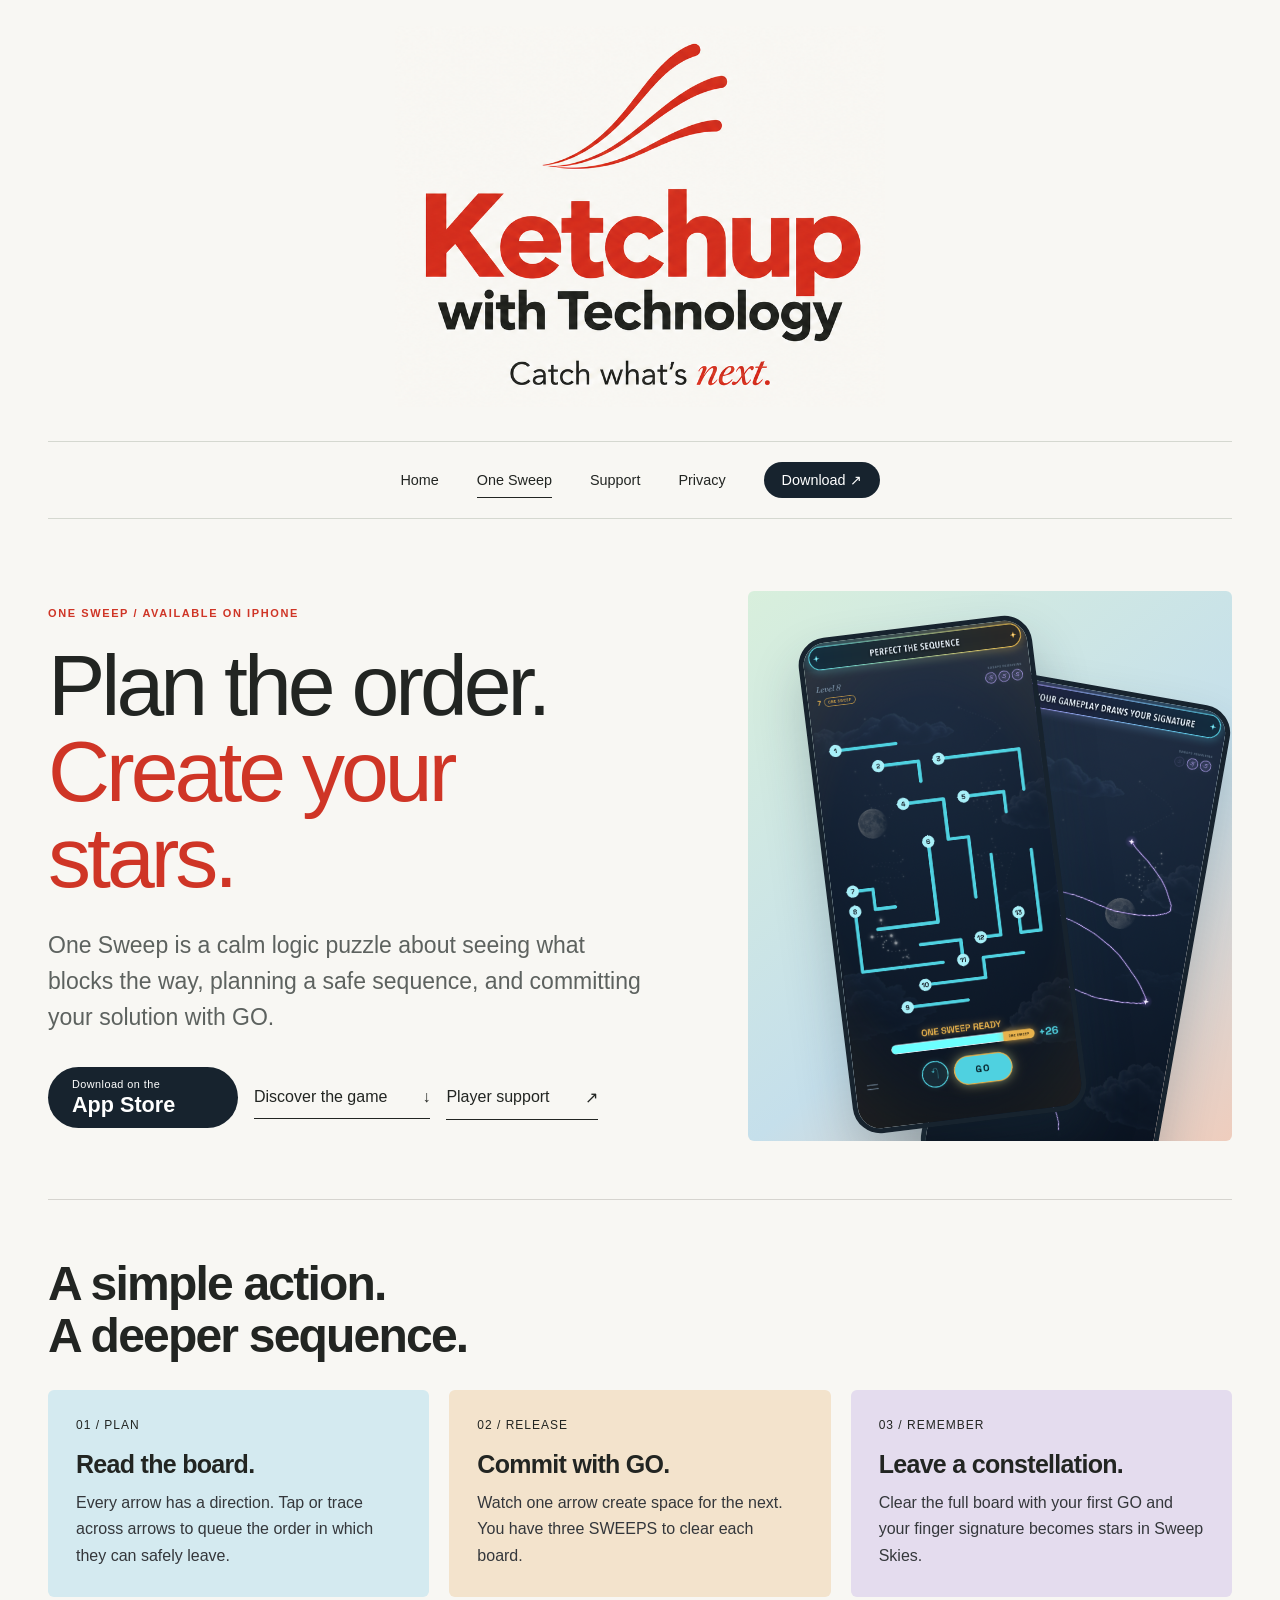
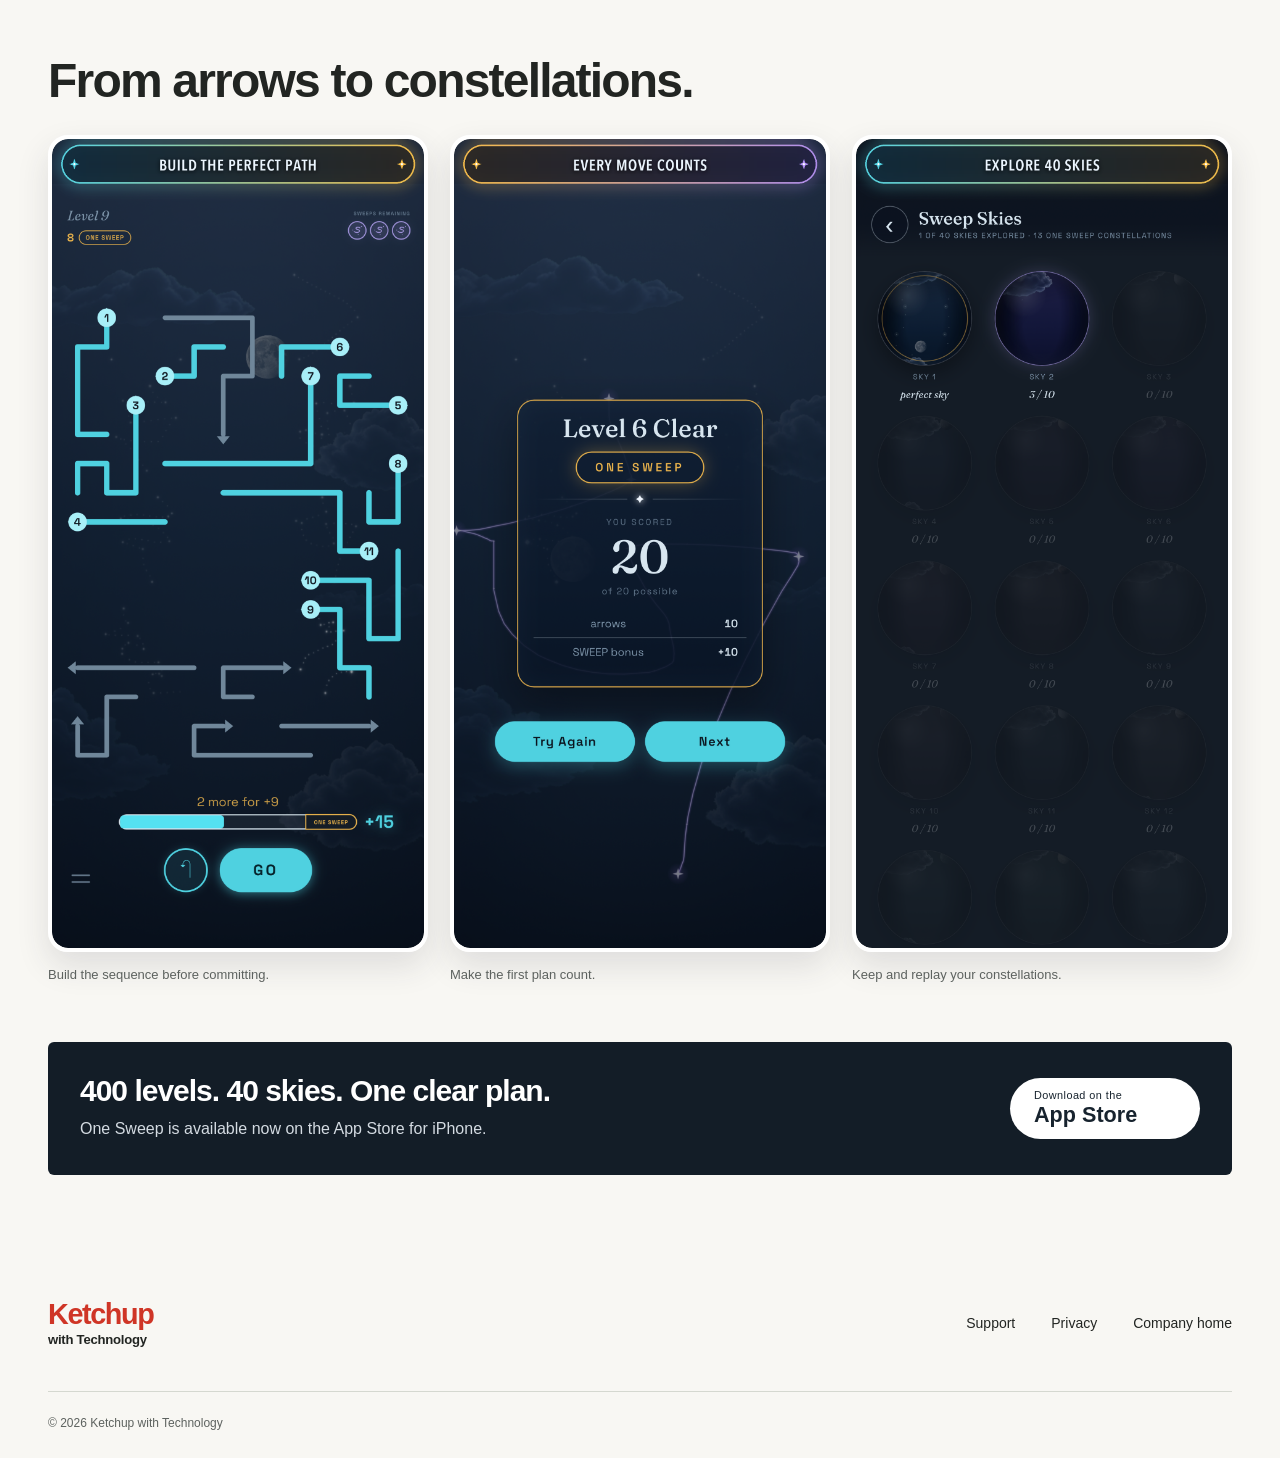
==== commit fbe810e0: "Publish One Sweep release and unify public pages" ====
--- a/one-sweep/index.html
+++ b/one-sweep/index.html
@@ -1,11 +1 @@
-<!doctype html>
-<html lang="en"><head><meta charset="utf-8"><meta name="viewport" content="width=device-width, initial-scale=1"><meta name="theme-color" content="#fbfaf7"><meta name="description" content="One Sweep is a one-thumb sequencing puzzle for iPhone. Plan the order, press GO, and turn perfect clears into constellations."><title>One Sweep | Ketchup with Technology</title><link rel="canonical" href="https://ketchupwithtechnology.com/one-sweep"><link rel="stylesheet" href="../styles.css"><script src="../site.js" defer></script></head>
-<body class="subpage"><a class="skip-link" href="#main">Skip to content</a>
-<header class="wrap header"><a class="wordmark brand-image" href="../" aria-label="Ketchup with Technology, home"><svg role="img" aria-label="Ketchup with Technology. Catch what’s next." viewBox="350 150 835 650"><image href="../assets/ketchup-brand-header.png" width="1536" height="1024"/></svg></a><nav aria-label="Main navigation"><a href="./" aria-current="page">One Sweep</a><a href="../support/">Support</a><a href="../privacy/">Privacy</a></nav></header>
-<main id="main" class="page-main"><section class="page-hero wrap"><p class="page-kicker">OUR FIRST GAME / IPHONE</p><h1 class="page-title">Plan the order.<br><span>Create your stars.</span></h1><p class="page-lede">One Sweep is a calm logic puzzle about seeing what blocks the way, planning a safe sequence, and committing your solution with GO.</p><div class="page-actions"><a class="button" href="#how-it-works">Discover the game <span aria-hidden="true">↓</span></a><a class="text-link" href="../support/">Player support <span aria-hidden="true">↗</span></a></div></section>
-<section class="page-section wrap" id="how-it-works"><h2>A simple action.<br>A deeper sequence.</h2><div class="info-grid"><article class="info-card"><span class="feature-number">01 / PLAN</span><h3>Read the board.</h3><p>Every arrow has a direction. Tap or trace across arrows to queue the order in which they can safely leave.</p></article><article class="info-card"><span class="feature-number">02 / RELEASE</span><h3>Commit with GO.</h3><p>Watch one arrow create space for the next. You have three SWEEPS to clear each board.</p></article><article class="info-card"><span class="feature-number">03 / REMEMBER</span><h3>Leave a constellation.</h3><p>Clear the full board with your first GO and your finger signature becomes stars in Sweep Skies.</p></article></div></section>
-<section class="page-section wrap"><h2>From arrows to constellations.</h2><div class="product-shots"><figure><a class="shot" href="../assets/07-selecting-arrows.png" data-preview data-caption="Build a safe sequence by selecting arrows in order."><img src="../assets/07-selecting-arrows.png" alt="Selected arrows numbered in queue order on a One Sweep board." width="1206" height="2622"></a><figcaption>Build the sequence before committing.</figcaption></figure><figure><a class="shot" href="../assets/03-scorecard.png" data-preview data-caption="Clear a board with the first GO to earn ONE SWEEP."><img src="../assets/03-scorecard.png" alt="One Sweep score screen after a perfect clear." width="1206" height="2622"></a><figcaption>Make the first plan count.</figcaption></figure><figure><a class="shot" href="../assets/11-sweep-skies.png" data-preview data-caption="Your earned signatures remain in Sweep Skies."><img src="../assets/11-sweep-skies.png" alt="Sweep Skies showing earned constellation progress." width="1206" height="2622"></a><figcaption>Keep and replay your constellations.</figcaption></figure></div></section>
-<section class="page-section wrap"><div class="status-panel"><div><h2>400 levels. 40 skies. One clear plan.</h2><p>Submitted for App Store review. Not available to download yet.</p></div><span class="status">Coming to iPhone</span></div></section>
-</main>
-<footer class="wrap footer"><a class="wordmark" href="../">Ketchup<span>with Technology</span></a><nav aria-label="Footer navigation"><a href="../support/">Support</a><a href="../privacy/">Privacy</a><a href="../">Company home</a></nav><p>© 2026 Ketchup with Technology</p></footer>
-<dialog aria-labelledby="preview-caption" id="image-preview"><button type="button" class="close-preview" aria-label="Close screenshot preview">Close ×</button><img alt="" width="1206" height="2622"><p id="preview-caption"></p></dialog></body></html>
+<!doctype html><html lang="en"><head><meta charset="utf-8"><meta name="viewport" content="width=device-width, initial-scale=1"><meta name="theme-color" content="#f8f7f3"><meta name="description" content="One Sweep is a one-thumb planning puzzle for iPhone. Plan the order, press GO, and create your stars. Available now on the App Store."><title>One Sweep for iPhone | Ketchup with Technology</title><link rel="canonical" href="https://ketchupwithtechnology.com/one-sweep/"><link rel="stylesheet" href="../styles.css"><script src="../site.js" defer></script><script type="application/ld+json">{"@context":"https://schema.org","@type":"SoftwareApplication","name":"One Sweep","applicationCategory":"GameApplication","operatingSystem":"iOS","url":"https://ketchupwithtechnology.com/one-sweep/","downloadUrl":"https://apps.apple.com/ca/app/one-sweep/id6807523722","author":{"@type":"Organization","name":"Ketchup with Technology","url":"https://ketchupwithtechnology.com/"}}</script></head><body class="subpage"><a class="skip-link" href="#main">Skip to content</a><header class="subpage-brand wrap"><a class="wordmark brand-image" href="../" aria-label="Ketchup with Technology, home"><svg role="img" aria-label="Ketchup with Technology. Catch what’s next." viewBox="350 150 835 650"><image href="../assets/ketchup-brand-header.png" width="1536" height="1024"/></svg></a></header><nav class="page-navigation wrap" aria-label="Main navigation"><a href="../">Home</a><a href="./" aria-current="page">One Sweep</a><a href="../support/">Support</a><a href="../privacy/">Privacy</a><a class="nav-download" href="https://apps.apple.com/ca/app/one-sweep/id6807523722">Download ↗</a></nav><main id="main" class="page-main"><section class="page-hero wrap"><div class="page-hero-grid"><div><p class="page-kicker">ONE SWEEP / AVAILABLE ON IPHONE</p><h1 class="page-title">Plan the order.<br><span>Create your stars.</span></h1><p class="page-lede">One Sweep is a calm logic puzzle about seeing what blocks the way, planning a safe sequence, and committing your solution with GO.</p><div class="page-actions"><a class="app-store-button" href="https://apps.apple.com/ca/app/one-sweep/id6807523722"><span>Download on the</span><strong>App Store</strong></a><a class="text-link" href="#how-it-works">Discover the game <span aria-hidden="true">↓</span></a><a class="text-link" href="../support/">Player support <span aria-hidden="true">↗</span></a></div></div><div class="product-hero-visual"><a class="shot product-hero-main" href="../assets/05-perfect-sequence.png" data-preview data-caption="Plan the complete sequence, then commit with GO."><img src="../assets/05-perfect-sequence.png" alt="One Sweep board with thirteen arrows queued in order and ONE SWEEP READY." width="1206" height="2622"></a><a class="shot product-hero-side" href="../assets/02-sweep-signature.png" data-preview data-caption="Your gameplay draws a signature in the sky."><img src="../assets/02-sweep-signature.png" alt="A purple One Sweep signature drawn across the night sky." width="1206" height="2622"></a></div></div></section><section class="page-section wrap" id="how-it-works"><h2>A simple action.<br>A deeper sequence.</h2><div class="info-grid"><article class="info-card"><span class="feature-number">01 / PLAN</span><h3>Read the board.</h3><p>Every arrow has a direction. Tap or trace across arrows to queue the order in which they can safely leave.</p></article><article class="info-card"><span class="feature-number">02 / RELEASE</span><h3>Commit with GO.</h3><p>Watch one arrow create space for the next. You have three SWEEPS to clear each board.</p></article><article class="info-card"><span class="feature-number">03 / REMEMBER</span><h3>Leave a constellation.</h3><p>Clear the full board with your first GO and your finger signature becomes stars in Sweep Skies.</p></article></div></section><section class="page-section wrap"><h2>From arrows to constellations.</h2><div class="product-shots"><figure><a class="shot" href="../assets/07-selecting-arrows.png" data-preview data-caption="Build a safe sequence by selecting arrows in order."><img src="../assets/07-selecting-arrows.png" alt="Selected arrows numbered in queue order on a One Sweep board." width="1206" height="2622"></a><figcaption>Build the sequence before committing.</figcaption></figure><figure><a class="shot" href="../assets/03-scorecard.png" data-preview data-caption="Clear a board with the first GO to earn ONE SWEEP."><img src="../assets/03-scorecard.png" alt="One Sweep score screen after a perfect clear." width="1206" height="2622"></a><figcaption>Make the first plan count.</figcaption></figure><figure><a class="shot" href="../assets/11-sweep-skies.png" data-preview data-caption="Your earned signatures remain in Sweep Skies."><img src="../assets/11-sweep-skies.png" alt="Sweep Skies showing earned constellation progress." width="1206" height="2622"></a><figcaption>Keep and replay your constellations.</figcaption></figure></div></section><section class="page-section wrap"><div class="status-panel"><div><h2>400 levels. 40 skies. One clear plan.</h2><p>One Sweep is available now on the App Store for iPhone.</p></div><a class="app-store-button light" href="https://apps.apple.com/ca/app/one-sweep/id6807523722"><span>Download on the</span><strong>App Store</strong></a></div></section></main><footer class="wrap footer"><a class="wordmark" href="../">Ketchup<span>with Technology</span></a><nav aria-label="Footer navigation"><a href="../support/">Support</a><a href="../privacy/">Privacy</a><a href="../">Company home</a></nav><p>© 2026 Ketchup with Technology</p></footer><dialog aria-labelledby="preview-caption" id="image-preview"><button type="button" class="close-preview" aria-label="Close screenshot preview">Close ×</button><img alt="" width="1206" height="2622"><p id="preview-caption"></p></dialog></body></html>
--- a/styles.css
+++ b/styles.css
@@ -77,3 +77,48 @@
 @media(max-width:1050px){body:not(.subpage) .header .brand-image{width:360px}.header nav{gap:22px}.hero h1{font-size:6.5vw}}
 @media(max-width:740px){.header{gap:10px}.header .brand-image,body:not(.subpage) .header .brand-image{width:300px;max-width:100%}.header nav{width:100%;justify-content:space-between}.hero h1{font-size:clamp(2.5rem,7.6vw,3.8rem)}.hero-title{padding-block:20px 28px}}
 @media(max-width:440px){.header .brand-image,body:not(.subpage) .header .brand-image{width:285px}.header{padding-top:0}.hero h1{font-size:9vw;letter-spacing:-.045em}.hero-title{padding-block:16px 24px}}
+
+/* Homepage: one centered brand lockup with navigation above. */
+.header.centered-navigation{justify-content:center;padding-block:20px;border-bottom:1px solid var(--line)}
+.centered-navigation nav{justify-content:center;gap:44px;width:auto;flex-wrap:wrap}
+.hero:has(.centered-brand){padding-top:0}
+.centered-brand{display:flex;justify-content:center;padding:28px 0 38px}
+.hero .centered-brand h1{width:min(540px,100%);margin:0;line-height:0;font-size:inherit}
+.centered-brand .brand-image{display:block;width:100%;line-height:0}
+.centered-brand svg{display:block;width:100%;height:auto}
+.next{padding-block:42px}.next .eyebrow{margin-bottom:10px}
+@media(max-width:740px){.centered-navigation nav{width:100%;gap:30px}.centered-brand{padding:22px 0 30px}.hero .centered-brand h1{width:min(420px,100%)}}
+@media(max-width:440px){.header.centered-navigation{padding-block:15px}.centered-navigation nav{gap:22px;justify-content:center;font-size:.8rem}.hero .centered-brand h1{width:100%}.centered-brand{padding:18px 0 24px}}
+
+/* Navigation follows the opening showcase, away from the brand lockup. */
+.showcase-navigation{display:flex;justify-content:center;gap:48px;padding-block:26px;border-bottom:1px solid var(--line);margin-top:18px;font-size:.95rem}
+.showcase-navigation a{padding:12px 0}.showcase-navigation a:hover{color:var(--red)}
+.showcase-navigation .nav-download{background:#17232e;color:#fff;border-radius:999px;padding:12px 20px}
+.showcase-navigation .nav-download:hover{background:var(--red);color:#fff}
+@media(max-width:740px){.showcase-navigation{gap:28px;font-size:.85rem;padding-block:20px;flex-wrap:wrap}}
+@media(max-width:440px){.showcase-navigation{gap:22px;font-size:.8rem}}
+
+/* Released product and unified secondary-page presentation. */
+.release-actions{display:flex;align-items:center;gap:30px;flex-wrap:wrap;padding-top:30px}
+.app-store-button{display:inline-flex;flex-direction:column;justify-content:center;min-width:190px;padding:12px 24px;border-radius:999px;background:#17232e;color:#fff;line-height:1.05;transition:transform .2s,background .2s}
+.app-store-button:hover{background:var(--red);transform:translateY(-2px)}
+.app-store-button span{font-size:.68rem;letter-spacing:.04em}
+.app-store-button strong{font-size:1.35rem;margin-top:3px}
+.subpage-brand{display:flex;justify-content:center;padding:26px 0 34px}
+.subpage-brand .brand-image{display:block;width:min(490px,100%);line-height:0}
+.subpage-brand svg{display:block;width:100%;height:auto}
+.page-navigation{display:flex;justify-content:center;gap:38px;align-items:center;padding:20px 0;border-top:1px solid var(--line);border-bottom:1px solid var(--line);font-size:.9rem;flex-wrap:wrap}
+.page-navigation a{padding:9px 0}
+.page-navigation a:hover{color:var(--red)}
+.page-navigation [aria-current="page"]{border-bottom:1px solid currentColor}
+.page-navigation .nav-download{background:#17232e;color:#fff;border:0;border-radius:999px;padding:10px 18px}
+.page-navigation .nav-download:hover{background:var(--red);color:#fff}
+.page-hero-grid{display:grid;grid-template-columns:minmax(0,1fr) minmax(360px,.8fr);gap:8%;align-items:center}
+.product-hero-visual{position:relative;min-height:550px;background:linear-gradient(140deg,#d8efdc,#c5dfeb 58%,#efcdbd);overflow:hidden;border-radius:6px}
+.product-hero-visual .shot{position:absolute;display:block;width:235px;border:5px solid #17232e;border-radius:28px;overflow:hidden;box-shadow:0 28px 50px #243a4840}
+.product-hero-main{left:16%;top:34px;transform:rotate(-7deg);z-index:2}
+.product-hero-side{right:8%;top:95px;transform:rotate(10deg)}
+.status-panel .app-store-button.light{background:#fff;color:#17232e;flex:0 0 auto}
+.status-panel .app-store-button.light:hover{background:#d8efdc}
+@media(max-width:900px){.page-hero-grid{grid-template-columns:1fr}.product-hero-visual{min-height:500px;margin-top:35px}.subpage-brand .brand-image{width:min(430px,100%)}.page-navigation{gap:26px}}
+@media(max-width:560px){.subpage-brand{padding:16px 0 22px}.subpage-brand .brand-image{width:min(330px,100%)}.page-navigation{gap:18px;font-size:.78rem;padding:14px 0}.page-navigation .nav-download{padding:8px 13px}.product-hero-visual{min-height:440px}.product-hero-visual .shot{width:190px}.product-hero-main{left:8%}.product-hero-side{right:4%}.release-actions{gap:20px}.status-panel .app-store-button{margin-top:20px}}
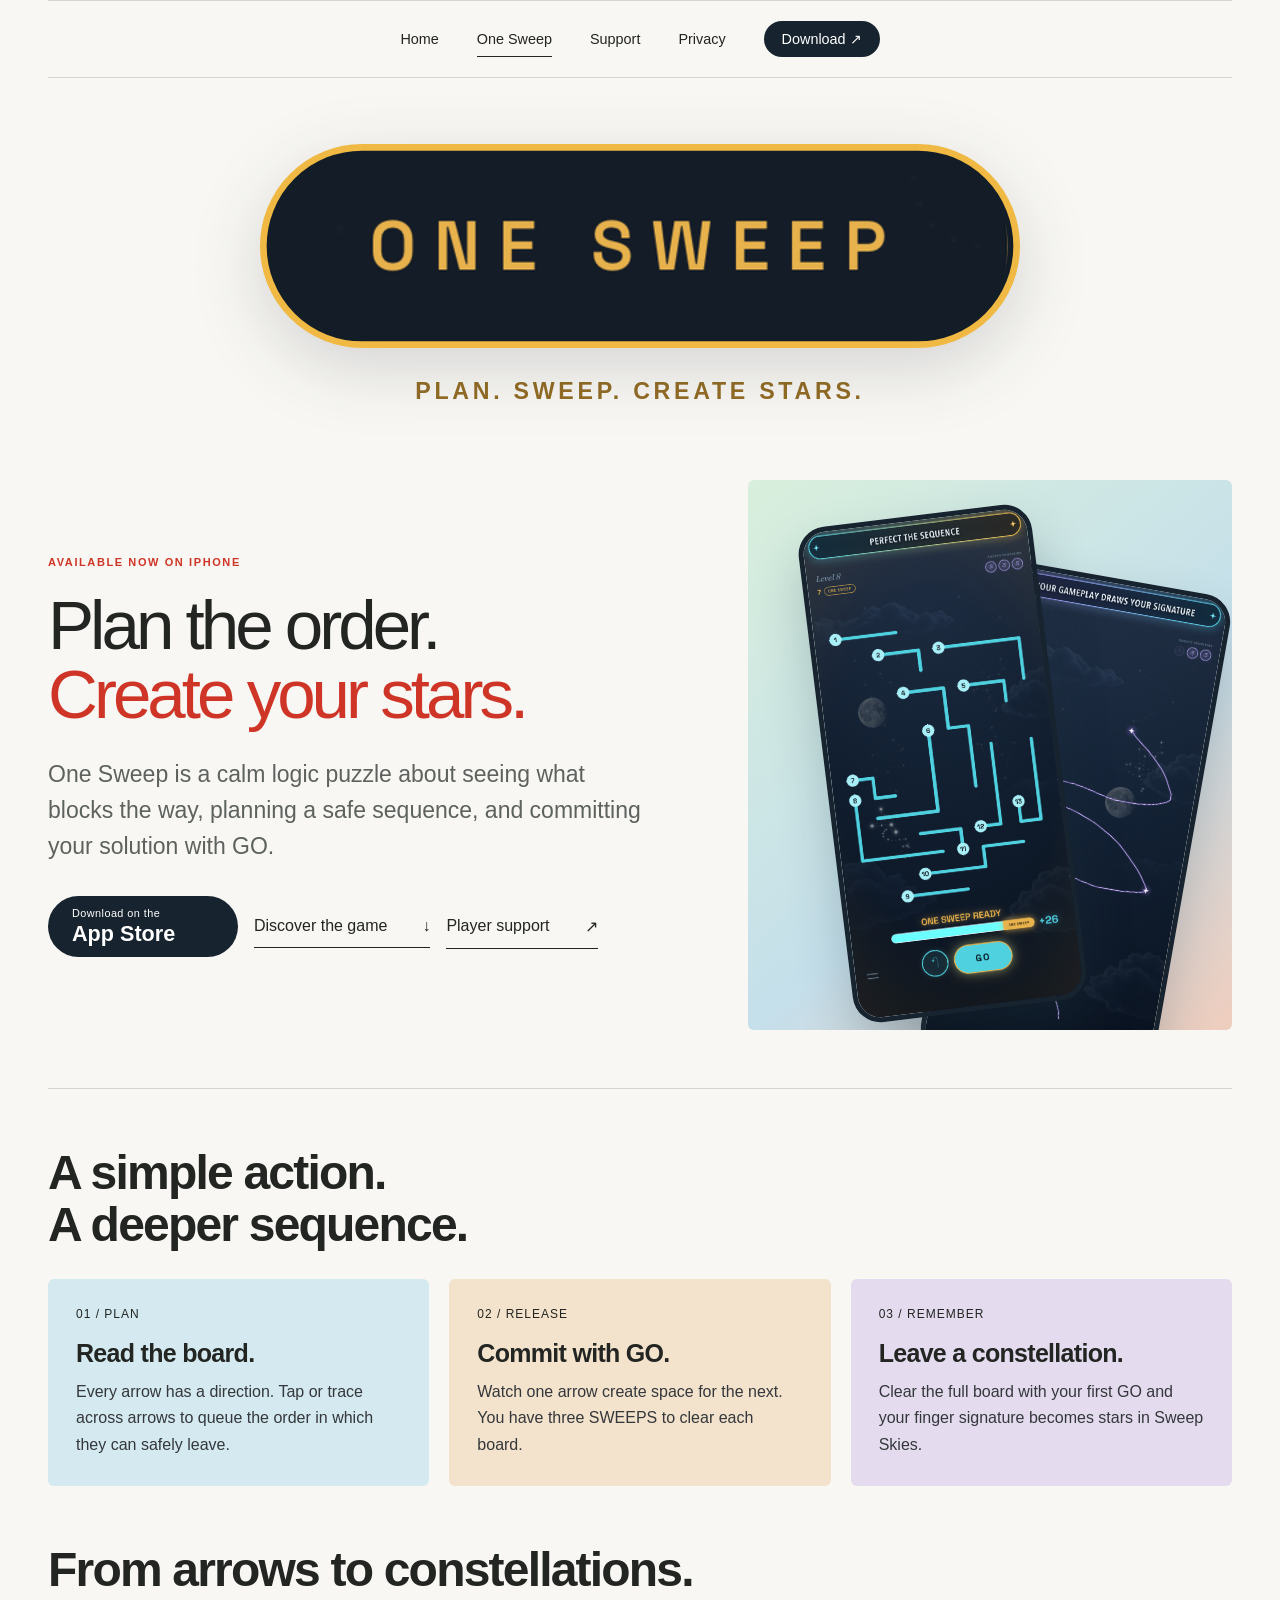
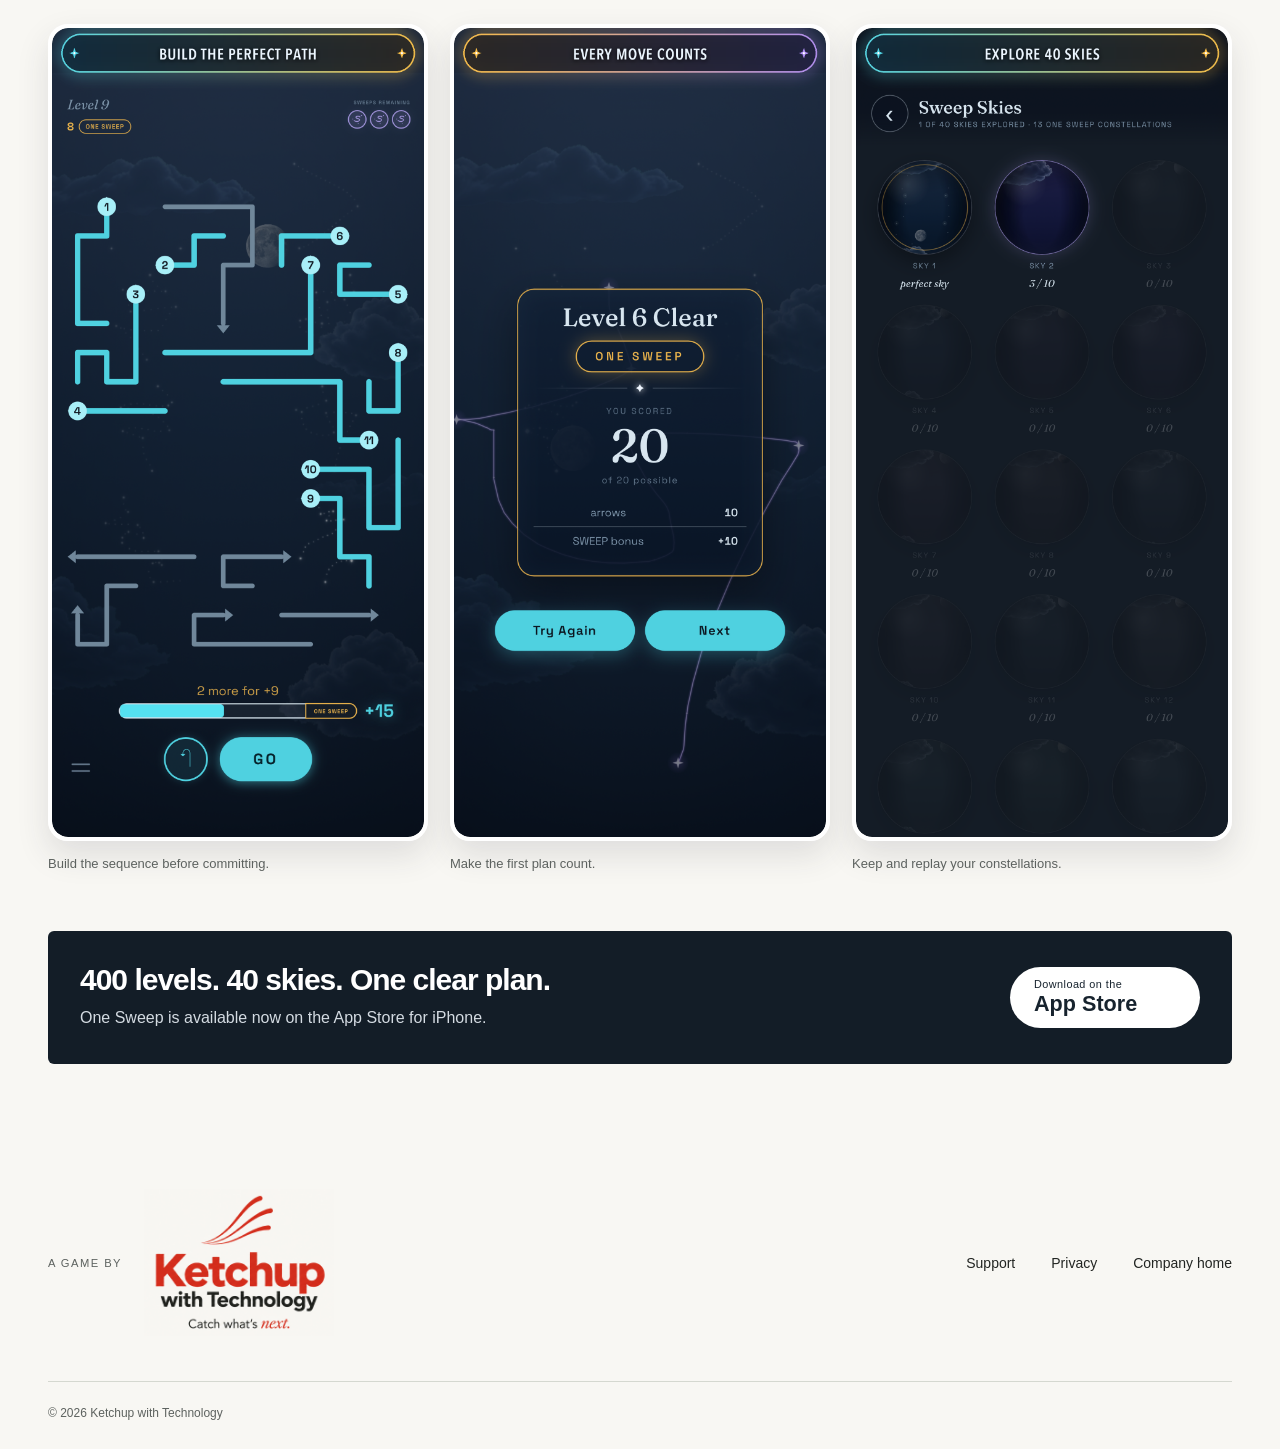
==== commit a0040c58: "Make One Sweep the dominant game-page brand" ====
--- a/one-sweep/index.html
+++ b/one-sweep/index.html
@@ -1 +1 @@
-<!doctype html><html lang="en"><head><meta charset="utf-8"><meta name="viewport" content="width=device-width, initial-scale=1"><meta name="theme-color" content="#f8f7f3"><meta name="description" content="One Sweep is a one-thumb planning puzzle for iPhone. Plan the order, press GO, and create your stars. Available now on the App Store."><title>One Sweep for iPhone | Ketchup with Technology</title><link rel="canonical" href="https://ketchupwithtechnology.com/one-sweep/"><link rel="stylesheet" href="../styles.css"><script src="../site.js" defer></script><script type="application/ld+json">{"@context":"https://schema.org","@type":"SoftwareApplication","name":"One Sweep","applicationCategory":"GameApplication","operatingSystem":"iOS","url":"https://ketchupwithtechnology.com/one-sweep/","downloadUrl":"https://apps.apple.com/ca/app/one-sweep/id6807523722","author":{"@type":"Organization","name":"Ketchup with Technology","url":"https://ketchupwithtechnology.com/"}}</script></head><body class="subpage"><a class="skip-link" href="#main">Skip to content</a><header class="subpage-brand wrap"><a class="wordmark brand-image" href="../" aria-label="Ketchup with Technology, home"><svg role="img" aria-label="Ketchup with Technology. Catch what’s next." viewBox="350 150 835 650"><image href="../assets/ketchup-brand-header.png" width="1536" height="1024"/></svg></a></header><nav class="page-navigation wrap" aria-label="Main navigation"><a href="../">Home</a><a href="./" aria-current="page">One Sweep</a><a href="../support/">Support</a><a href="../privacy/">Privacy</a><a class="nav-download" href="https://apps.apple.com/ca/app/one-sweep/id6807523722">Download ↗</a></nav><main id="main" class="page-main"><section class="page-hero wrap"><div class="page-hero-grid"><div><p class="page-kicker">ONE SWEEP / AVAILABLE ON IPHONE</p><h1 class="page-title">Plan the order.<br><span>Create your stars.</span></h1><p class="page-lede">One Sweep is a calm logic puzzle about seeing what blocks the way, planning a safe sequence, and committing your solution with GO.</p><div class="page-actions"><a class="app-store-button" href="https://apps.apple.com/ca/app/one-sweep/id6807523722"><span>Download on the</span><strong>App Store</strong></a><a class="text-link" href="#how-it-works">Discover the game <span aria-hidden="true">↓</span></a><a class="text-link" href="../support/">Player support <span aria-hidden="true">↗</span></a></div></div><div class="product-hero-visual"><a class="shot product-hero-main" href="../assets/05-perfect-sequence.png" data-preview data-caption="Plan the complete sequence, then commit with GO."><img src="../assets/05-perfect-sequence.png" alt="One Sweep board with thirteen arrows queued in order and ONE SWEEP READY." width="1206" height="2622"></a><a class="shot product-hero-side" href="../assets/02-sweep-signature.png" data-preview data-caption="Your gameplay draws a signature in the sky."><img src="../assets/02-sweep-signature.png" alt="A purple One Sweep signature drawn across the night sky." width="1206" height="2622"></a></div></div></section><section class="page-section wrap" id="how-it-works"><h2>A simple action.<br>A deeper sequence.</h2><div class="info-grid"><article class="info-card"><span class="feature-number">01 / PLAN</span><h3>Read the board.</h3><p>Every arrow has a direction. Tap or trace across arrows to queue the order in which they can safely leave.</p></article><article class="info-card"><span class="feature-number">02 / RELEASE</span><h3>Commit with GO.</h3><p>Watch one arrow create space for the next. You have three SWEEPS to clear each board.</p></article><article class="info-card"><span class="feature-number">03 / REMEMBER</span><h3>Leave a constellation.</h3><p>Clear the full board with your first GO and your finger signature becomes stars in Sweep Skies.</p></article></div></section><section class="page-section wrap"><h2>From arrows to constellations.</h2><div class="product-shots"><figure><a class="shot" href="../assets/07-selecting-arrows.png" data-preview data-caption="Build a safe sequence by selecting arrows in order."><img src="../assets/07-selecting-arrows.png" alt="Selected arrows numbered in queue order on a One Sweep board." width="1206" height="2622"></a><figcaption>Build the sequence before committing.</figcaption></figure><figure><a class="shot" href="../assets/03-scorecard.png" data-preview data-caption="Clear a board with the first GO to earn ONE SWEEP."><img src="../assets/03-scorecard.png" alt="One Sweep score screen after a perfect clear." width="1206" height="2622"></a><figcaption>Make the first plan count.</figcaption></figure><figure><a class="shot" href="../assets/11-sweep-skies.png" data-preview data-caption="Your earned signatures remain in Sweep Skies."><img src="../assets/11-sweep-skies.png" alt="Sweep Skies showing earned constellation progress." width="1206" height="2622"></a><figcaption>Keep and replay your constellations.</figcaption></figure></div></section><section class="page-section wrap"><div class="status-panel"><div><h2>400 levels. 40 skies. One clear plan.</h2><p>One Sweep is available now on the App Store for iPhone.</p></div><a class="app-store-button light" href="https://apps.apple.com/ca/app/one-sweep/id6807523722"><span>Download on the</span><strong>App Store</strong></a></div></section></main><footer class="wrap footer"><a class="wordmark" href="../">Ketchup<span>with Technology</span></a><nav aria-label="Footer navigation"><a href="../support/">Support</a><a href="../privacy/">Privacy</a><a href="../">Company home</a></nav><p>© 2026 Ketchup with Technology</p></footer><dialog aria-labelledby="preview-caption" id="image-preview"><button type="button" class="close-preview" aria-label="Close screenshot preview">Close ×</button><img alt="" width="1206" height="2622"><p id="preview-caption"></p></dialog></body></html>
+<!doctype html><html lang="en"><head><meta charset="utf-8"><meta name="viewport" content="width=device-width, initial-scale=1"><meta name="theme-color" content="#f8f7f3"><meta name="description" content="One Sweep is a one-thumb planning puzzle for iPhone. Plan the order, press GO, and create your stars. Available now on the App Store."><title>One Sweep for iPhone | Ketchup with Technology</title><link rel="canonical" href="https://ketchupwithtechnology.com/one-sweep/"><link rel="stylesheet" href="../styles.css"><script src="../site.js" defer></script><script type="application/ld+json">{"@context":"https://schema.org","@type":"SoftwareApplication","name":"One Sweep","applicationCategory":"GameApplication","operatingSystem":"iOS","url":"https://ketchupwithtechnology.com/one-sweep/","downloadUrl":"https://apps.apple.com/ca/app/one-sweep/id6807523722","author":{"@type":"Organization","name":"Ketchup with Technology","url":"https://ketchupwithtechnology.com/"}}</script></head><body class="subpage"><a class="skip-link" href="#main">Skip to content</a><nav class="page-navigation wrap" aria-label="Main navigation"><a href="../">Home</a><a href="./" aria-current="page">One Sweep</a><a href="../support/">Support</a><a href="../privacy/">Privacy</a><a class="nav-download" href="https://apps.apple.com/ca/app/one-sweep/id6807523722">Download ↗</a></nav><main id="main" class="page-main"><section class="page-hero one-sweep-page-hero wrap" aria-labelledby="one-sweep-title"><div class="one-sweep-masthead"><h1 id="one-sweep-title" class="one-sweep-logo"><svg role="img" aria-label="One Sweep" viewBox="0 0 570 153"><defs><clipPath id="one-sweep-page-badge"><rect x="9" y="9" width="552" height="135" rx="67.5"/></clipPath></defs><rect x="2.5" y="2.5" width="565" height="148" rx="74" fill="#131d27"/><image href="../assets/04-one-sweep-badge.png" x="-320" y="-1235" width="1206" height="2622" clip-path="url(#one-sweep-page-badge)"/><rect x="2.5" y="2.5" width="565" height="148" rx="74" fill="none" stroke="#efb943" stroke-width="5"/></svg></h1><p>Plan. Sweep. Create Stars.</p></div><div class="page-hero-grid"><div><p class="page-kicker">AVAILABLE NOW ON IPHONE</p><h2 class="page-title">Plan the order.<br><span>Create your stars.</span></h2><p class="page-lede">One Sweep is a calm logic puzzle about seeing what blocks the way, planning a safe sequence, and committing your solution with GO.</p><div class="page-actions"><a class="app-store-button" href="https://apps.apple.com/ca/app/one-sweep/id6807523722"><span>Download on the</span><strong>App Store</strong></a><a class="text-link" href="#how-it-works">Discover the game <span aria-hidden="true">↓</span></a><a class="text-link" href="../support/">Player support <span aria-hidden="true">↗</span></a></div></div><div class="product-hero-visual"><a class="shot product-hero-main" href="../assets/05-perfect-sequence.png" data-preview data-caption="Plan the complete sequence, then commit with GO."><img src="../assets/05-perfect-sequence.png" alt="One Sweep board with thirteen arrows queued in order and ONE SWEEP READY." width="1206" height="2622"></a><a class="shot product-hero-side" href="../assets/02-sweep-signature.png" data-preview data-caption="Your gameplay draws a signature in the sky."><img src="../assets/02-sweep-signature.png" alt="A purple One Sweep signature drawn across the night sky." width="1206" height="2622"></a></div></div></section><section class="page-section wrap" id="how-it-works"><h2>A simple action.<br>A deeper sequence.</h2><div class="info-grid"><article class="info-card"><span class="feature-number">01 / PLAN</span><h3>Read the board.</h3><p>Every arrow has a direction. Tap or trace across arrows to queue the order in which they can safely leave.</p></article><article class="info-card"><span class="feature-number">02 / RELEASE</span><h3>Commit with GO.</h3><p>Watch one arrow create space for the next. You have three SWEEPS to clear each board.</p></article><article class="info-card"><span class="feature-number">03 / REMEMBER</span><h3>Leave a constellation.</h3><p>Clear the full board with your first GO and your finger signature becomes stars in Sweep Skies.</p></article></div></section><section class="page-section wrap"><h2>From arrows to constellations.</h2><div class="product-shots"><figure><a class="shot" href="../assets/07-selecting-arrows.png" data-preview data-caption="Build a safe sequence by selecting arrows in order."><img src="../assets/07-selecting-arrows.png" alt="Selected arrows numbered in queue order on a One Sweep board." width="1206" height="2622"></a><figcaption>Build the sequence before committing.</figcaption></figure><figure><a class="shot" href="../assets/03-scorecard.png" data-preview data-caption="Clear a board with the first GO to earn ONE SWEEP."><img src="../assets/03-scorecard.png" alt="One Sweep score screen after a perfect clear." width="1206" height="2622"></a><figcaption>Make the first plan count.</figcaption></figure><figure><a class="shot" href="../assets/11-sweep-skies.png" data-preview data-caption="Your earned signatures remain in Sweep Skies."><img src="../assets/11-sweep-skies.png" alt="Sweep Skies showing earned constellation progress." width="1206" height="2622"></a><figcaption>Keep and replay your constellations.</figcaption></figure></div></section><section class="page-section wrap"><div class="status-panel"><div><h2>400 levels. 40 skies. One clear plan.</h2><p>One Sweep is available now on the App Store for iPhone.</p></div><a class="app-store-button light" href="https://apps.apple.com/ca/app/one-sweep/id6807523722"><span>Download on the</span><strong>App Store</strong></a></div></section></main><footer class="wrap footer"><div class="game-studio-credit"><span>A game by</span><a class="footer-studio-logo" href="../" aria-label="Ketchup with Technology, home"><svg role="img" aria-label="Ketchup with Technology. Catch what’s next." viewBox="350 150 835 650"><image href="../assets/ketchup-brand-header.png" width="1536" height="1024"/></svg></a></div><nav aria-label="Footer navigation"><a href="../support/">Support</a><a href="../privacy/">Privacy</a><a href="../">Company home</a></nav><p>© 2026 Ketchup with Technology</p></footer><dialog aria-labelledby="preview-caption" id="image-preview"><button type="button" class="close-preview" aria-label="Close screenshot preview">Close ×</button><img alt="" width="1206" height="2622"><p id="preview-caption"></p></dialog></body></html>
--- a/styles.css
+++ b/styles.css
@@ -122,3 +122,19 @@
 .status-panel .app-store-button.light:hover{background:#d8efdc}
 @media(max-width:900px){.page-hero-grid{grid-template-columns:1fr}.product-hero-visual{min-height:500px;margin-top:35px}.subpage-brand .brand-image{width:min(430px,100%)}.page-navigation{gap:26px}}
 @media(max-width:560px){.subpage-brand{padding:16px 0 22px}.subpage-brand .brand-image{width:min(330px,100%)}.page-navigation{gap:18px;font-size:.78rem;padding:14px 0}.page-navigation .nav-download{padding:8px 13px}.product-hero-visual{min-height:440px}.product-hero-visual .shot{width:190px}.product-hero-main{left:8%}.product-hero-side{right:4%}.release-actions{gap:20px}.status-panel .app-store-button{margin-top:20px}}
+
+/* The game page leads with the game brand; studio attribution moves to the footer. */
+.one-sweep-page-hero{padding-top:56px}
+.one-sweep-masthead{display:grid;justify-items:center;text-align:center;padding:10px 0 70px}
+.one-sweep-logo{width:min(760px,92%);margin:0;line-height:0}
+.one-sweep-logo svg{display:block;width:100%;height:auto;filter:drop-shadow(0 20px 34px #17232e28)}
+.one-sweep-masthead p{margin:24px 0 0;font-size:clamp(1.05rem,2vw,1.45rem);font-weight:700;letter-spacing:.16em;text-transform:uppercase;color:#936c25}
+.one-sweep-page-hero .page-title{font-size:clamp(42px,5.4vw,70px)}
+.game-studio-credit{display:flex;align-items:center;gap:22px}
+.game-studio-credit>span{font-size:.7rem;letter-spacing:.13em;text-transform:uppercase;color:var(--muted);white-space:nowrap}
+.footer-studio-logo{display:block;width:190px;line-height:0}
+.footer-studio-logo svg{display:block;width:100%;height:auto}
+.about-art{background:#f8f7f3}
+.about-art svg{display:block;width:100%;height:auto}
+@media(max-width:740px){.one-sweep-page-hero{padding-top:38px}.one-sweep-masthead{padding-bottom:46px}.one-sweep-logo{width:min(600px,100%)}.game-studio-credit{align-items:flex-start;flex-direction:column;gap:8px}.footer-studio-logo{width:165px}}
+@media(max-width:440px){.one-sweep-masthead p{font-size:.76rem;letter-spacing:.11em}.one-sweep-masthead{padding-bottom:38px}.one-sweep-logo{width:100%}}
